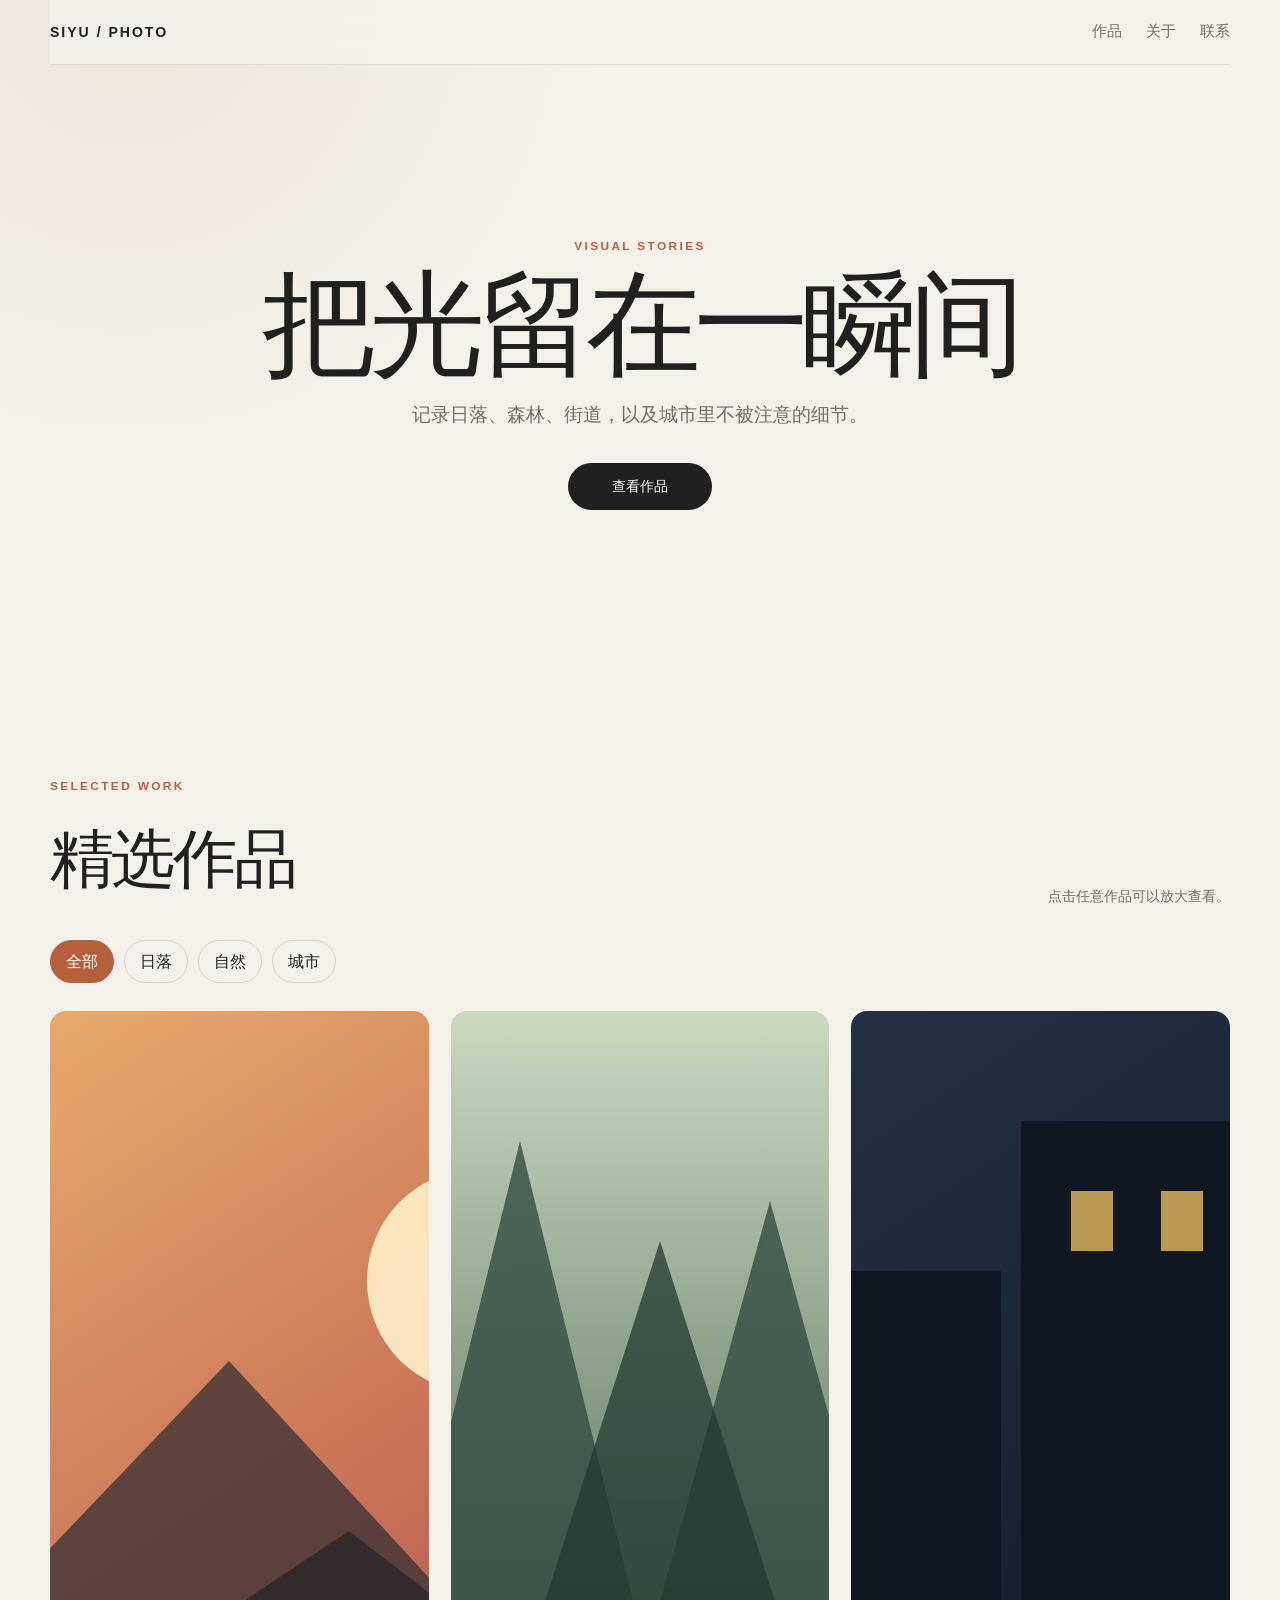
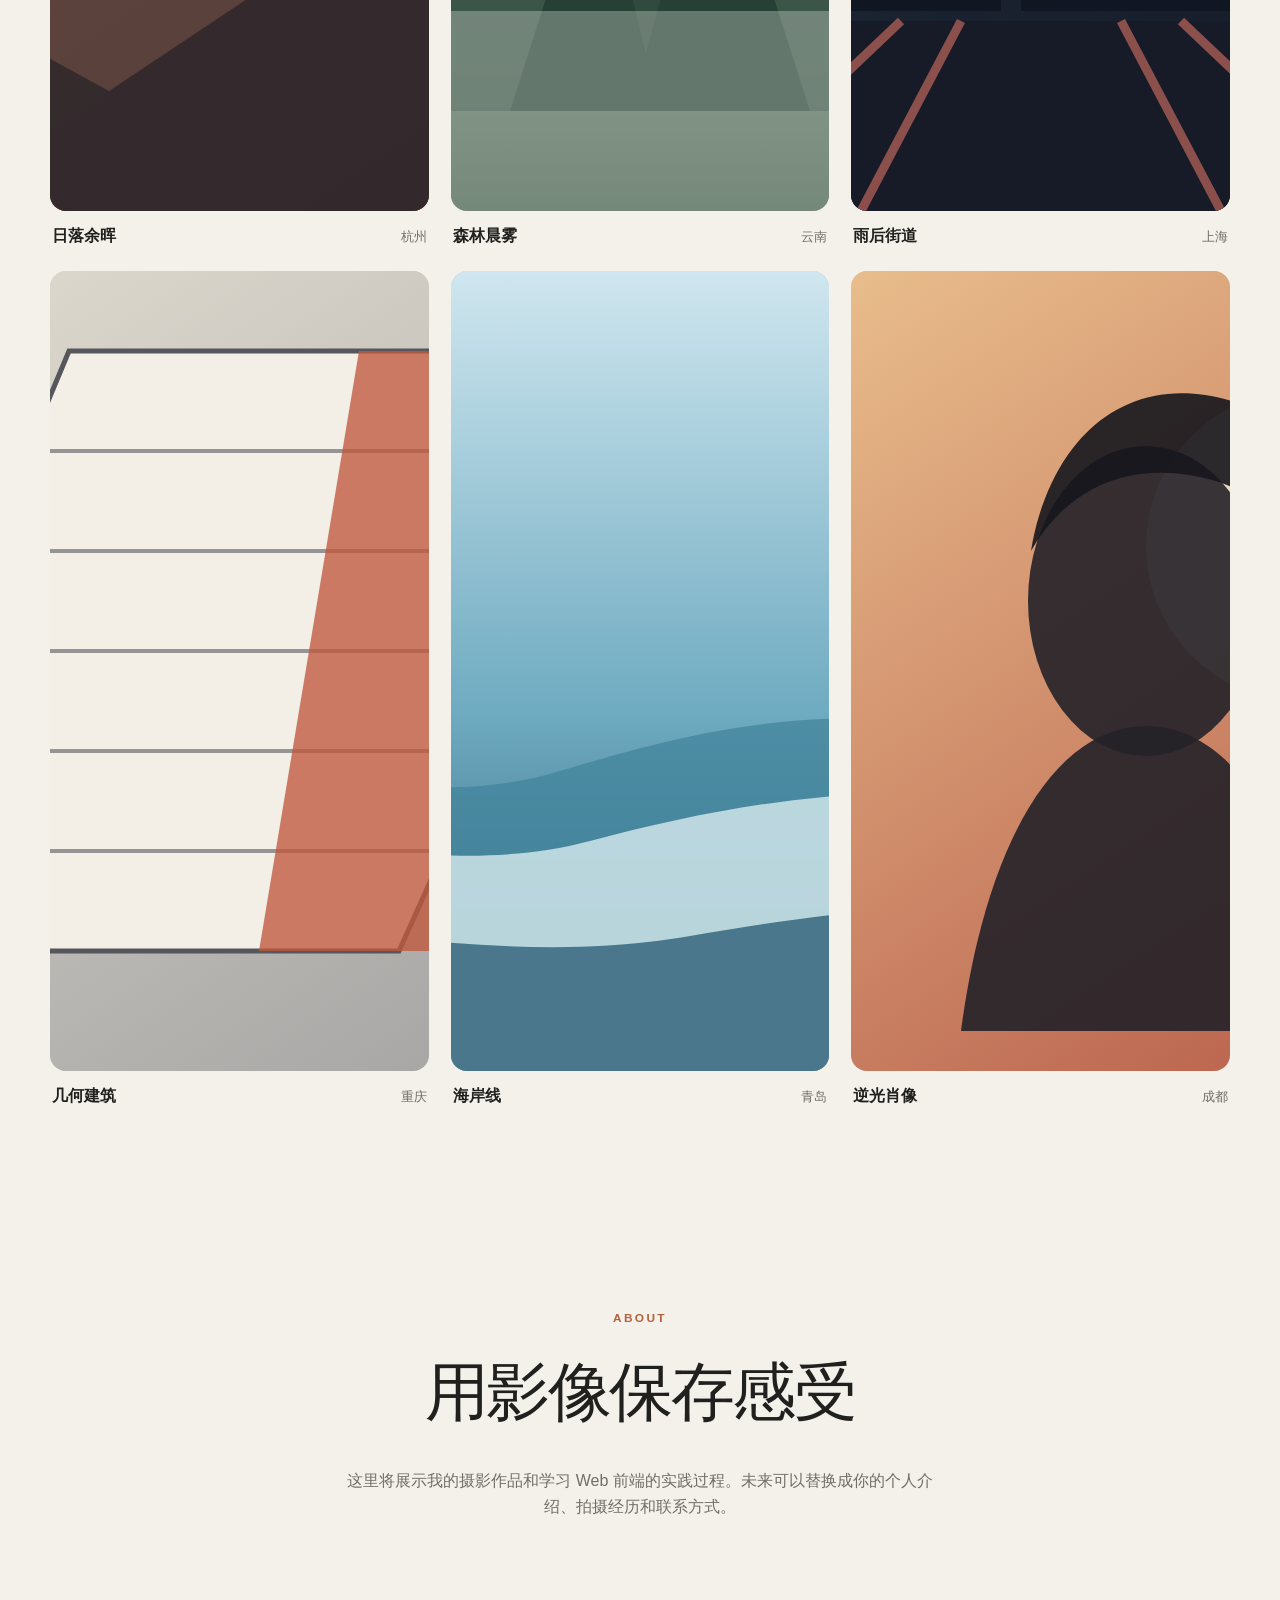
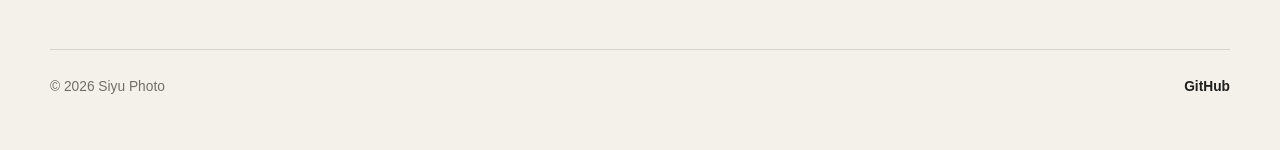
==== index.html @ 0bfdaef4 "Create responsive photography portfolio" ====
<!doctype html>
<html lang="zh-CN">
<head>
  <meta charset="UTF-8">
  <meta name="viewport" content="width=device-width, initial-scale=1.0">
  <meta name="description" content="一个使用 HTML、CSS 和 JavaScript 构建的响应式摄影作品集。">
  <title>Siyu Photo | 摄影作品集</title>
  <link rel="stylesheet" href="./style.css">
  <script src="./script.js" defer></script>
</head>
<body>
  <header class="site-header">
    <a class="brand" href="#home" aria-label="返回首页">SIYU / PHOTO</a>
    <nav class="site-nav" aria-label="主导航">
      <a href="#gallery">作品</a>
      <a href="#about">关于</a>
      <a href="#contact">联系</a>
    </nav>
  </header>

  <main>
    <section class="hero" id="home">
      <div class="hero-content">
        <p class="eyebrow">VISUAL STORIES</p>
        <h1>把光留在一瞬间</h1>
        <p class="hero-copy">记录日落、森林、街道，以及城市里不被注意的细节。</p>
        <a class="primary-button" href="#gallery">查看作品</a>
      </div>
    </section>

    <section class="gallery-section" id="gallery">
      <div class="section-heading">
        <div>
          <p class="eyebrow">SELECTED WORK</p>
          <h2>精选作品</h2>
        </div>
        <p>点击任意作品可以放大查看。</p>
      </div>

      <div class="filters" role="group" aria-label="作品分类">
        <button class="filter-button is-active" type="button" data-filter="all" aria-pressed="true">全部</button>
        <button class="filter-button" type="button" data-filter="sunset" aria-pressed="false">日落</button>
        <button class="filter-button" type="button" data-filter="nature" aria-pressed="false">自然</button>
        <button class="filter-button" type="button" data-filter="city" aria-pressed="false">城市</button>
      </div>

      <div class="gallery" aria-live="polite">
        <figure class="photo-card" data-category="sunset">
          <button class="photo-button" type="button" data-full="./images/sunset.svg" data-title="日落余晖" data-location="杭州">
            <img src="./images/sunset.svg" alt="夕阳落在山脉后面的抽象摄影占位图" width="1200" height="800" loading="lazy">
          </button>
          <figcaption><strong>日落余晖</strong><span>杭州</span></figcaption>
        </figure>

        <figure class="photo-card" data-category="nature">
          <button class="photo-button" type="button" data-full="./images/forest.svg" data-title="森林晨雾" data-location="云南">
            <img src="./images/forest.svg" alt="晨雾笼罩森林的抽象摄影占位图" width="1200" height="800" loading="lazy">
          </button>
          <figcaption><strong>森林晨雾</strong><span>云南</span></figcaption>
        </figure>

        <figure class="photo-card" data-category="city">
          <button class="photo-button" type="button" data-full="./images/street.svg" data-title="雨后街道" data-location="上海">
            <img src="./images/street.svg" alt="雨后城市街道的抽象摄影占位图" width="1200" height="800" loading="lazy">
          </button>
          <figcaption><strong>雨后街道</strong><span>上海</span></figcaption>
        </figure>

        <figure class="photo-card" data-category="city">
          <button class="photo-button" type="button" data-full="./images/architecture.svg" data-title="几何建筑" data-location="重庆">
            <img src="./images/architecture.svg" alt="现代建筑几何线条的抽象摄影占位图" width="1200" height="800" loading="lazy">
          </button>
          <figcaption><strong>几何建筑</strong><span>重庆</span></figcaption>
        </figure>

        <figure class="photo-card" data-category="nature">
          <button class="photo-button" type="button" data-full="./images/coast.svg" data-title="海岸线" data-location="青岛">
            <img src="./images/coast.svg" alt="蓝色海岸线与浪花的抽象摄影占位图" width="1200" height="800" loading="lazy">
          </button>
          <figcaption><strong>海岸线</strong><span>青岛</span></figcaption>
        </figure>

        <figure class="photo-card" data-category="sunset">
          <button class="photo-button" type="button" data-full="./images/portrait.svg" data-title="逆光肖像" data-location="成都">
            <img src="./images/portrait.svg" alt="逆光人物剪影的抽象摄影占位图" width="1200" height="800" loading="lazy">
          </button>
          <figcaption><strong>逆光肖像</strong><span>成都</span></figcaption>
        </figure>
      </div>
    </section>

    <section class="about-section" id="about">
      <p class="eyebrow">ABOUT</p>
      <h2>用影像保存感受</h2>
      <p>这里将展示我的摄影作品和学习 Web 前端的实践过程。未来可以替换成你的个人介绍、拍摄经历和联系方式。</p>
    </section>
  </main>

  <footer class="site-footer" id="contact">
    <p>© <span id="current-year"></span> Siyu Photo</p>
    <a href="https://github.com/Sanyoomi" target="_blank" rel="noreferrer">GitHub</a>
  </footer>

  <dialog class="lightbox" id="lightbox">
    <button class="lightbox-close" type="button" aria-label="关闭图片预览">×</button>
    <img id="lightbox-image" src="" alt="">
    <div class="lightbox-caption">
      <strong id="lightbox-title"></strong>
      <span id="lightbox-location"></span>
    </div>
  </dialog>
</body>
</html>
---- style.css ----
:root {
  --background: #f4f1eb;
  --surface: #fffdf8;
  --text: #20201e;
  --muted: #716e67;
  --line: #d9d4ca;
  --accent: #b65f3c;
  --shadow: 0 20px 60px rgba(35, 30, 24, 0.12);
}

* {
  box-sizing: border-box;
}

html {
  scroll-behavior: smooth;
}

body {
  margin: 0;
  color: var(--text);
  background:
    radial-gradient(circle at 10% 0%, rgba(182, 95, 60, 0.08), transparent 30rem),
    var(--background);
  font-family: "Segoe UI", "Microsoft YaHei", sans-serif;
  line-height: 1.6;
}

img {
  display: block;
  max-width: 100%;
}

a {
  color: inherit;
  text-decoration: none;
}

button {
  color: inherit;
  font: inherit;
}

.site-header {
  position: sticky;
  top: 0;
  z-index: 20;
  display: flex;
  align-items: center;
  justify-content: space-between;
  width: min(1180px, calc(100% - 40px));
  margin: 0 auto;
  padding: 20px 0;
  background: rgba(244, 241, 235, 0.86);
  border-bottom: 1px solid rgba(217, 212, 202, 0.7);
  backdrop-filter: blur(14px);
}

.brand {
  font-size: 0.88rem;
  font-weight: 800;
  letter-spacing: 0.14em;
}

.site-nav {
  display: flex;
  gap: 24px;
  color: var(--muted);
  font-size: 0.92rem;
}

.site-nav a {
  transition: color 180ms ease;
}

.site-nav a:hover,
.site-nav a:focus-visible {
  color: var(--accent);
}

.hero {
  display: grid;
  min-height: 72vh;
  place-items: center;
  padding: 80px 24px 110px;
  text-align: center;
}

.hero-content {
  max-width: 760px;
}

.eyebrow {
  margin: 0 0 14px;
  color: var(--accent);
  font-size: 0.74rem;
  font-weight: 800;
  letter-spacing: 0.2em;
}

h1,
h2,
p {
  margin-top: 0;
}

h1 {
  max-width: 760px;
  margin-bottom: 20px;
  font-family: Georgia, "Times New Roman", serif;
  font-size: clamp(3.25rem, 9vw, 7.5rem);
  font-weight: 500;
  letter-spacing: -0.06em;
  line-height: 0.96;
}

.hero-copy {
  max-width: 600px;
  margin: 0 auto 32px;
  color: var(--muted);
  font-size: clamp(1rem, 2vw, 1.2rem);
}

.primary-button {
  display: inline-flex;
  align-items: center;
  justify-content: center;
  min-width: 144px;
  padding: 12px 22px;
  color: #fff;
  background: var(--text);
  border-radius: 999px;
  font-size: 0.9rem;
  transition: background 180ms ease, transform 180ms ease;
}

.primary-button:hover,
.primary-button:focus-visible {
  background: var(--accent);
  transform: translateY(-2px);
}

.gallery-section {
  width: min(1180px, calc(100% - 40px));
  margin: 0 auto;
  padding: 64px 0 110px;
}

.section-heading {
  display: flex;
  align-items: end;
  justify-content: space-between;
  gap: 24px;
  margin-bottom: 28px;
}

.section-heading h2,
.about-section h2 {
  margin-bottom: 0;
  font-family: Georgia, "Times New Roman", serif;
  font-size: clamp(2rem, 5vw, 4rem);
  font-weight: 500;
  letter-spacing: -0.04em;
}

.section-heading > p {
  max-width: 270px;
  margin-bottom: 4px;
  color: var(--muted);
  font-size: 0.9rem;
  text-align: right;
}

.filters {
  display: flex;
  flex-wrap: wrap;
  gap: 10px;
  margin-bottom: 28px;
}

.filter-button {
  padding: 8px 15px;
  background: transparent;
  border: 1px solid var(--line);
  border-radius: 999px;
  cursor: pointer;
  transition: color 180ms ease, background 180ms ease, border-color 180ms ease;
}

.filter-button:hover,
.filter-button:focus-visible,
.filter-button.is-active {
  color: #fff;
  background: var(--accent);
  border-color: var(--accent);
}

.gallery {
  display: grid;
  grid-template-columns: repeat(3, minmax(0, 1fr));
  gap: 22px;
}

.photo-card {
  margin: 0;
}

.photo-card.is-hidden {
  display: none;
}

.photo-button {
  display: block;
  width: 100%;
  padding: 0;
  overflow: hidden;
  background: #ddd7cc;
  border: 0;
  border-radius: 16px;
  box-shadow: 0 0 0 rgba(35, 30, 24, 0);
  cursor: zoom-in;
  transition: box-shadow 240ms ease, transform 240ms ease;
}

.photo-button img {
  width: 100%;
  aspect-ratio: 3 / 2;
  object-fit: cover;
  transition: transform 600ms cubic-bezier(0.2, 0.75, 0.2, 1);
}

.photo-button:hover,
.photo-button:focus-visible {
  box-shadow: var(--shadow);
  transform: translateY(-5px);
}

.photo-button:hover img,
.photo-button:focus-visible img {
  transform: scale(1.045);
}

figcaption {
  display: flex;
  align-items: baseline;
  justify-content: space-between;
  gap: 16px;
  padding: 12px 2px 0;
}

figcaption span {
  color: var(--muted);
  font-size: 0.82rem;
}

.about-section {
  width: min(820px, calc(100% - 40px));
  margin: 0 auto;
  padding: 90px 0 130px;
  text-align: center;
}

.about-section p:last-child {
  max-width: 600px;
  margin: 24px auto 0;
  color: var(--muted);
}

.site-footer {
  display: flex;
  justify-content: space-between;
  width: min(1180px, calc(100% - 40px));
  margin: 0 auto;
  padding: 26px 0 38px;
  color: var(--muted);
  border-top: 1px solid var(--line);
  font-size: 0.86rem;
}

.site-footer a {
  color: var(--text);
  font-weight: 700;
}

.lightbox {
  width: min(1050px, calc(100% - 32px));
  max-width: none;
  padding: 0;
  overflow: hidden;
  background: #111;
  border: 0;
  border-radius: 18px;
  box-shadow: 0 30px 90px rgba(0, 0, 0, 0.45);
}

.lightbox::backdrop {
  background: rgba(18, 17, 15, 0.82);
  backdrop-filter: blur(8px);
}

.lightbox img {
  width: 100%;
  max-height: 76vh;
  object-fit: contain;
  background: #111;
}

.lightbox-caption {
  display: flex;
  align-items: baseline;
  justify-content: space-between;
  gap: 16px;
  padding: 16px 20px 20px;
  color: #fff;
  background: #111;
}

.lightbox-caption span {
  color: #aaa59c;
  font-size: 0.85rem;
}

.lightbox-close {
  position: absolute;
  top: 12px;
  right: 12px;
  z-index: 2;
  display: grid;
  width: 38px;
  height: 38px;
  padding: 0;
  color: #fff;
  background: rgba(0, 0, 0, 0.62);
  border: 1px solid rgba(255, 255, 255, 0.25);
  border-radius: 50%;
  cursor: pointer;
  place-items: center;
  font-size: 1.55rem;
  line-height: 1;
}

@media (max-width: 860px) {
  .gallery {
    grid-template-columns: repeat(2, minmax(0, 1fr));
  }

  .section-heading {
    align-items: start;
    flex-direction: column;
  }

  .section-heading > p {
    text-align: left;
  }
}

@media (max-width: 580px) {
  .site-header,
  .gallery-section,
  .site-footer {
    width: min(100% - 28px, 1180px);
  }

  .site-nav {
    gap: 15px;
  }

  .hero {
    min-height: 64vh;
    padding-top: 56px;
  }

  .gallery {
    grid-template-columns: 1fr;
  }

  .about-section {
    width: min(100% - 28px, 820px);
  }

  .site-footer {
    align-items: start;
    flex-direction: column;
    gap: 6px;
  }
}

@media (prefers-reduced-motion: reduce) {
  html {
    scroll-behavior: auto;
  }

  *,
  *::before,
  *::after {
    scroll-behavior: auto !important;
    transition-duration: 0.01ms !important;
    animation-duration: 0.01ms !important;
    animation-iteration-count: 1 !important;
  }
}
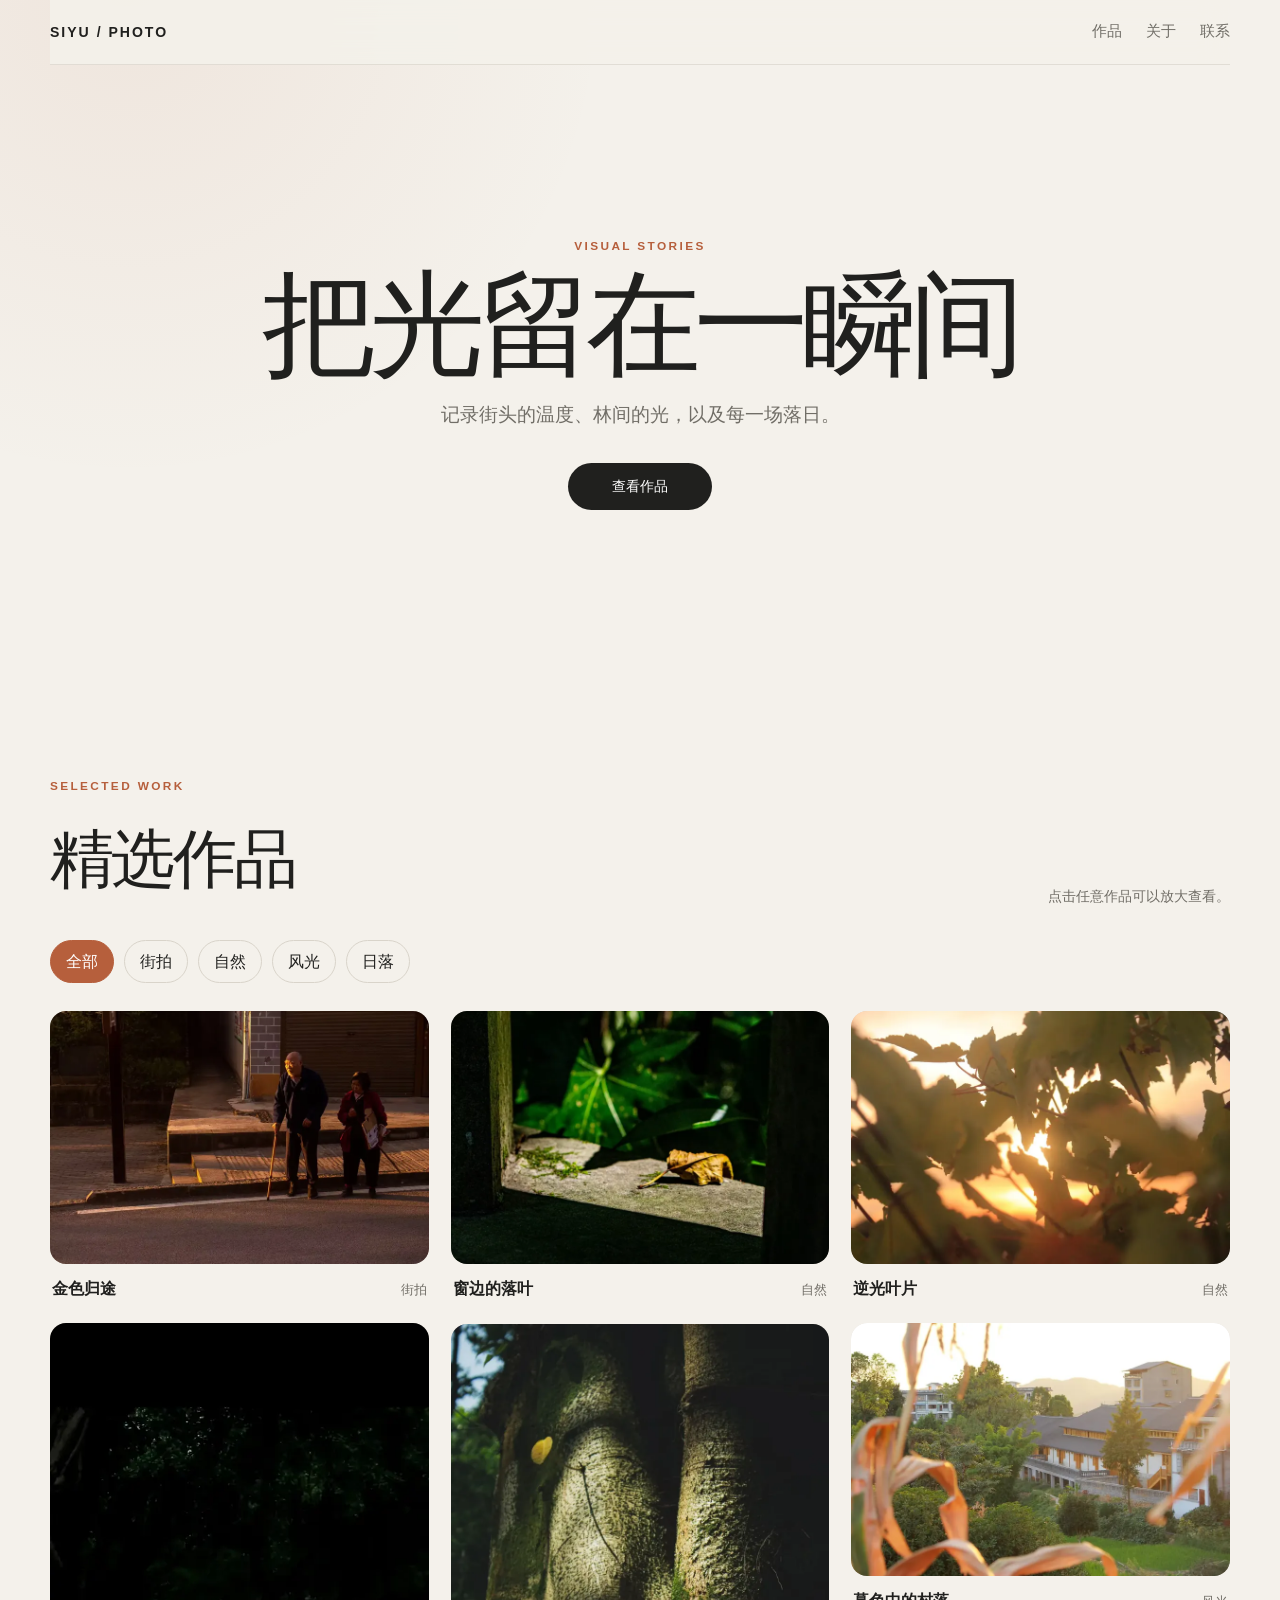
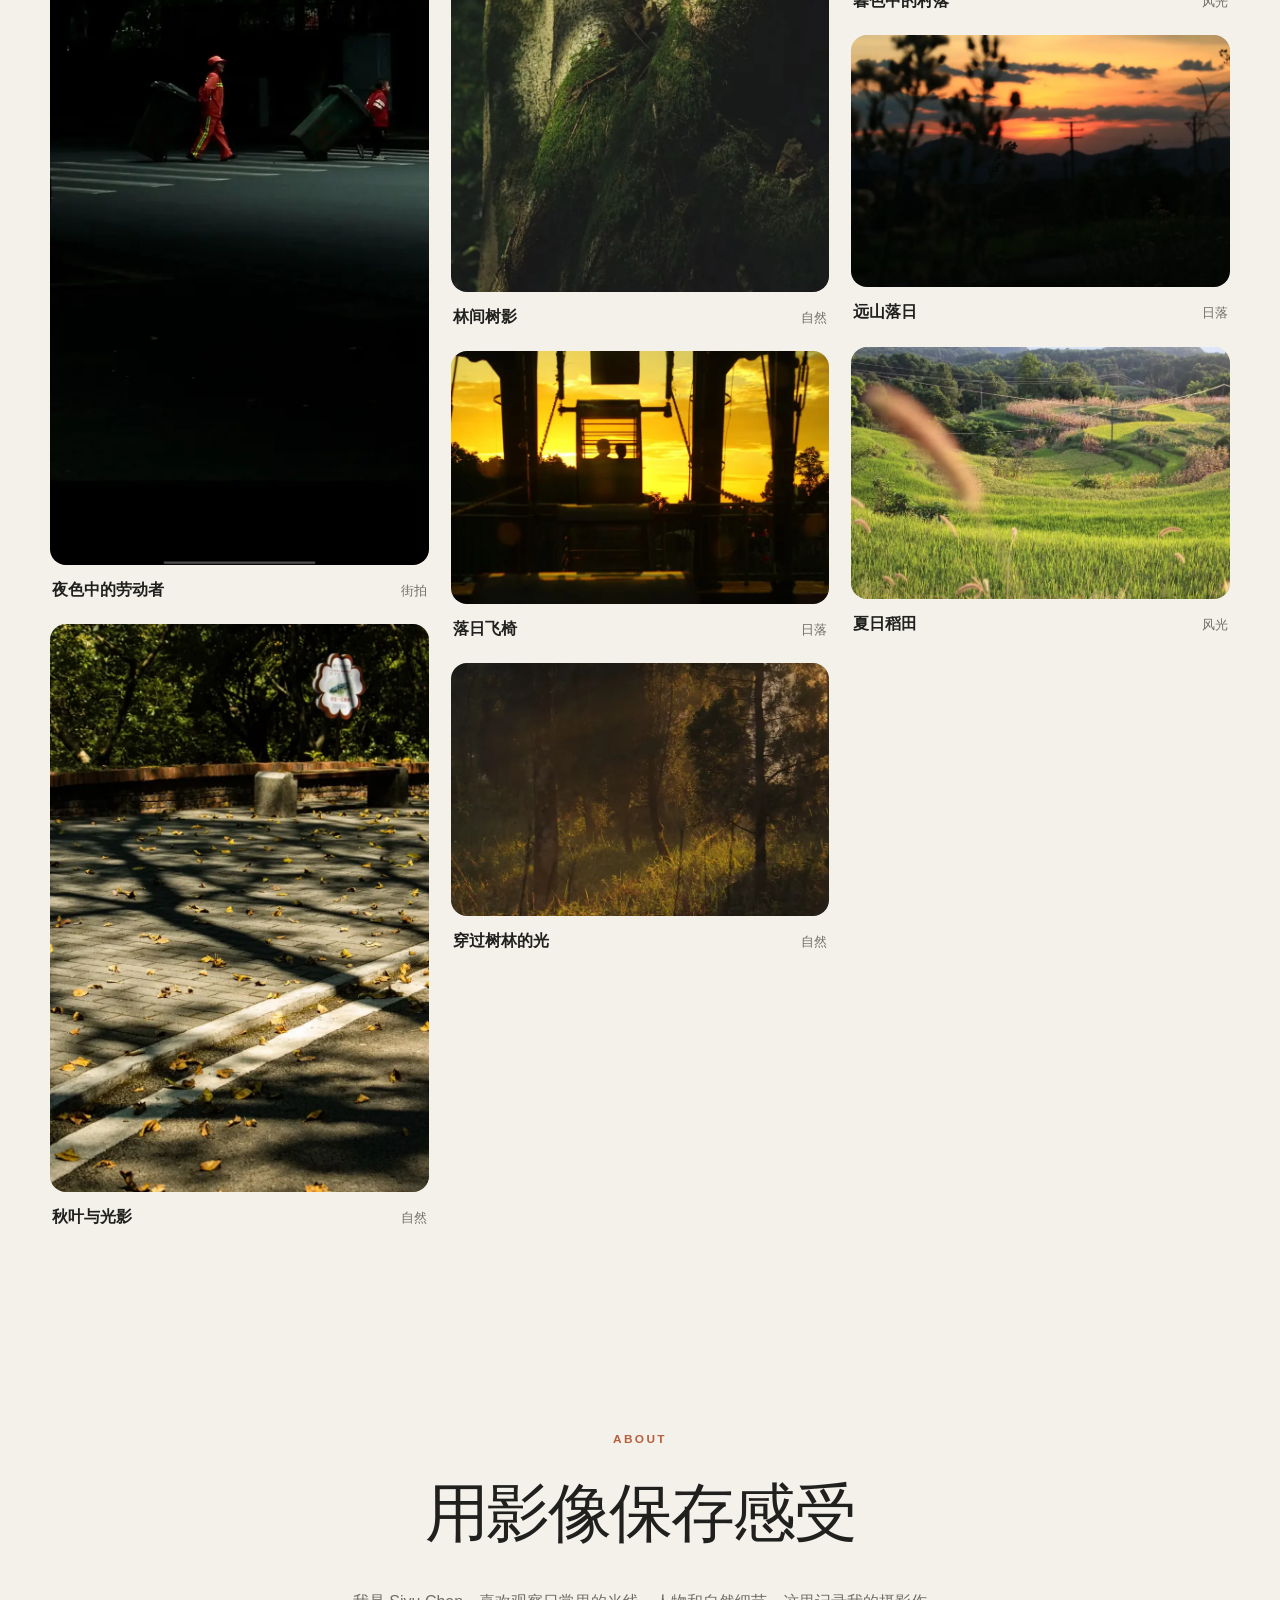
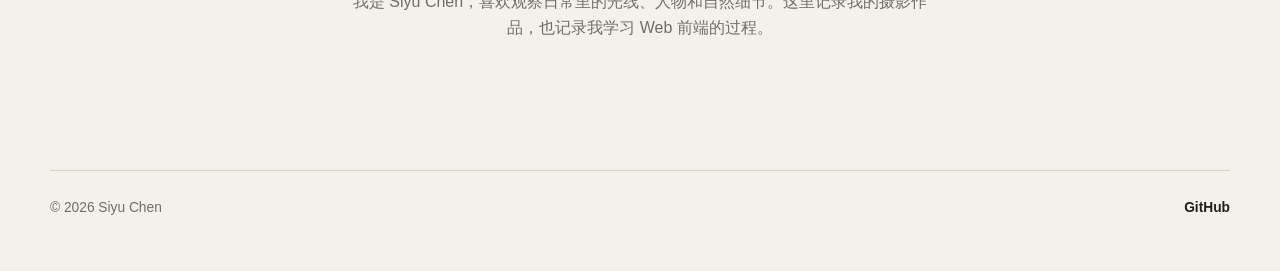
==== commit dc3d2d4f: "Replace placeholders with personal photography" ====
--- a/index.html
+++ b/index.html
@@ -3,7 +3,7 @@
 <head>
   <meta charset="UTF-8">
   <meta name="viewport" content="width=device-width, initial-scale=1.0">
-  <meta name="description" content="一个使用 HTML、CSS 和 JavaScript 构建的响应式摄影作品集。">
+  <meta name="description" content="Siyu Chen 的摄影作品集，记录街头、自然、风光和日落。">
   <title>Siyu Photo | 摄影作品集</title>
   <link rel="stylesheet" href="./style.css">
   <script src="./script.js" defer></script>
@@ -23,7 +23,7 @@
       <div class="hero-content">
         <p class="eyebrow">VISUAL STORIES</p>
         <h1>把光留在一瞬间</h1>
-        <p class="hero-copy">记录日落、森林、街道，以及城市里不被注意的细节。</p>
+        <p class="hero-copy">记录街头的温度、林间的光，以及每一场落日。</p>
         <a class="primary-button" href="#gallery">查看作品</a>
       </div>
     </section>
@@ -39,52 +39,88 @@
 
       <div class="filters" role="group" aria-label="作品分类">
         <button class="filter-button is-active" type="button" data-filter="all" aria-pressed="true">全部</button>
+        <button class="filter-button" type="button" data-filter="street" aria-pressed="false">街拍</button>
+        <button class="filter-button" type="button" data-filter="nature" aria-pressed="false">自然</button>
+        <button class="filter-button" type="button" data-filter="landscape" aria-pressed="false">风光</button>
         <button class="filter-button" type="button" data-filter="sunset" aria-pressed="false">日落</button>
-        <button class="filter-button" type="button" data-filter="nature" aria-pressed="false">自然</button>
-        <button class="filter-button" type="button" data-filter="city" aria-pressed="false">城市</button>
       </div>
 
       <div class="gallery" aria-live="polite">
-        <figure class="photo-card" data-category="sunset">
-          <button class="photo-button" type="button" data-full="./images/sunset.svg" data-title="日落余晖" data-location="杭州">
-            <img src="./images/sunset.svg" alt="夕阳落在山脉后面的抽象摄影占位图" width="1200" height="800" loading="lazy">
+        <figure class="photo-card" data-category="street">
+          <button class="photo-button" type="button" data-full="./images/01-golden-walk.webp" data-title="金色归途" data-location="街拍">
+            <img src="./images/01-golden-walk-card.webp" srcset="./images/01-golden-walk-card.webp 800w, ./images/01-golden-walk.webp 1800w" sizes="(max-width: 580px) 100vw, (max-width: 860px) 50vw, 33vw" alt="傍晚金色阳光下，两位老人沿着街边行走" width="1800" height="1200" loading="lazy">
           </button>
-          <figcaption><strong>日落余晖</strong><span>杭州</span></figcaption>
+          <figcaption><strong>金色归途</strong><span>街拍</span></figcaption>
+        </figure>
+
+        <figure class="photo-card" data-category="street">
+          <button class="photo-button" type="button" data-full="./images/02-night-work.webp" data-title="夜色中的劳动者" data-location="街拍">
+            <img src="./images/02-night-work-card.webp" srcset="./images/02-night-work-card.webp 540w, ./images/02-night-work.webp 810w" sizes="(max-width: 580px) 100vw, (max-width: 860px) 50vw, 33vw" alt="夜晚树影下，两位穿橙色工作服的人推着垃圾桶穿过街道" width="810" height="1800" loading="lazy">
+          </button>
+          <figcaption><strong>夜色中的劳动者</strong><span>街拍</span></figcaption>
         </figure>
 
         <figure class="photo-card" data-category="nature">
-          <button class="photo-button" type="button" data-full="./images/forest.svg" data-title="森林晨雾" data-location="云南">
-            <img src="./images/forest.svg" alt="晨雾笼罩森林的抽象摄影占位图" width="1200" height="800" loading="lazy">
+          <button class="photo-button" type="button" data-full="./images/03-fallen-leaves.webp" data-title="秋叶与光影" data-location="自然">
+            <img src="./images/03-fallen-leaves-card.webp" srcset="./images/03-fallen-leaves-card.webp 800w, ./images/03-fallen-leaves.webp 1200w" sizes="(max-width: 580px) 100vw, (max-width: 860px) 50vw, 33vw" alt="阳光透过树木，在铺满落叶的地面投下交错阴影" width="1200" height="1800" loading="lazy">
           </button>
-          <figcaption><strong>森林晨雾</strong><span>云南</span></figcaption>
-        </figure>
-
-        <figure class="photo-card" data-category="city">
-          <button class="photo-button" type="button" data-full="./images/street.svg" data-title="雨后街道" data-location="上海">
-            <img src="./images/street.svg" alt="雨后城市街道的抽象摄影占位图" width="1200" height="800" loading="lazy">
-          </button>
-          <figcaption><strong>雨后街道</strong><span>上海</span></figcaption>
-        </figure>
-
-        <figure class="photo-card" data-category="city">
-          <button class="photo-button" type="button" data-full="./images/architecture.svg" data-title="几何建筑" data-location="重庆">
-            <img src="./images/architecture.svg" alt="现代建筑几何线条的抽象摄影占位图" width="1200" height="800" loading="lazy">
-          </button>
-          <figcaption><strong>几何建筑</strong><span>重庆</span></figcaption>
+          <figcaption><strong>秋叶与光影</strong><span>自然</span></figcaption>
         </figure>
 
         <figure class="photo-card" data-category="nature">
-          <button class="photo-button" type="button" data-full="./images/coast.svg" data-title="海岸线" data-location="青岛">
-            <img src="./images/coast.svg" alt="蓝色海岸线与浪花的抽象摄影占位图" width="1200" height="800" loading="lazy">
+          <button class="photo-button" type="button" data-full="./images/04-window-leaf.webp" data-title="窗边的落叶" data-location="自然">
+            <img src="./images/04-window-leaf-card.webp" srcset="./images/04-window-leaf-card.webp 800w, ./images/04-window-leaf.webp 1800w" sizes="(max-width: 580px) 100vw, (max-width: 860px) 50vw, 33vw" alt="石台上的一片黄叶，背景是绿色植物" width="1800" height="1201" loading="lazy">
           </button>
-          <figcaption><strong>海岸线</strong><span>青岛</span></figcaption>
+          <figcaption><strong>窗边的落叶</strong><span>自然</span></figcaption>
+        </figure>
+
+        <figure class="photo-card" data-category="nature">
+          <button class="photo-button" type="button" data-full="./images/05-ancient-trees.webp" data-title="林间树影" data-location="自然">
+            <img src="./images/05-ancient-trees-card.webp" srcset="./images/05-ancient-trees-card.webp 800w, ./images/05-ancient-trees.webp 1200w" sizes="(max-width: 580px) 100vw, (max-width: 860px) 50vw, 33vw" alt="阳光照在被苔藓覆盖的粗壮树干上" width="1200" height="1800" loading="lazy">
+          </button>
+          <figcaption><strong>林间树影</strong><span>自然</span></figcaption>
         </figure>
 
         <figure class="photo-card" data-category="sunset">
-          <button class="photo-button" type="button" data-full="./images/portrait.svg" data-title="逆光肖像" data-location="成都">
-            <img src="./images/portrait.svg" alt="逆光人物剪影的抽象摄影占位图" width="1200" height="800" loading="lazy">
+          <button class="photo-button" type="button" data-full="./images/06-sunset-ride.webp" data-title="落日飞椅" data-location="日落">
+            <img src="./images/06-sunset-ride-card.webp" srcset="./images/06-sunset-ride-card.webp 800w, ./images/06-sunset-ride.webp 1800w" sizes="(max-width: 580px) 100vw, (max-width: 860px) 50vw, 33vw" alt="金色夕阳下飞椅设施中的人物剪影" width="1800" height="1200" loading="lazy">
           </button>
-          <figcaption><strong>逆光肖像</strong><span>成都</span></figcaption>
+          <figcaption><strong>落日飞椅</strong><span>日落</span></figcaption>
+        </figure>
+
+        <figure class="photo-card" data-category="nature">
+          <button class="photo-button" type="button" data-full="./images/07-forest-light.webp" data-title="穿过树林的光" data-location="自然">
+            <img src="./images/07-forest-light-card.webp" srcset="./images/07-forest-light-card.webp 800w, ./images/07-forest-light.webp 1800w" sizes="(max-width: 580px) 100vw, (max-width: 860px) 50vw, 33vw" alt="暖色阳光穿过树林，照亮前景的野草" width="1800" height="1200" loading="lazy">
+          </button>
+          <figcaption><strong>穿过树林的光</strong><span>自然</span></figcaption>
+        </figure>
+
+        <figure class="photo-card" data-category="nature">
+          <button class="photo-button" type="button" data-full="./images/08-sunlit-leaves.webp" data-title="逆光叶片" data-location="自然">
+            <img src="./images/08-sunlit-leaves-card.webp" srcset="./images/08-sunlit-leaves-card.webp 800w, ./images/08-sunlit-leaves.webp 1800w" sizes="(max-width: 580px) 100vw, (max-width: 860px) 50vw, 33vw" alt="夕阳逆光下透亮的树叶与枝条" width="1800" height="1200" loading="lazy">
+          </button>
+          <figcaption><strong>逆光叶片</strong><span>自然</span></figcaption>
+        </figure>
+
+        <figure class="photo-card" data-category="landscape">
+          <button class="photo-button" type="button" data-full="./images/09-village-glow.webp" data-title="暮色中的村落" data-location="风光">
+            <img src="./images/09-village-glow-card.webp" srcset="./images/09-village-glow-card.webp 800w, ./images/09-village-glow.webp 1800w" sizes="(max-width: 580px) 100vw, (max-width: 860px) 50vw, 33vw" alt="暖色暮光下的村落、田野与远处群山" width="1800" height="1200" loading="lazy">
+          </button>
+          <figcaption><strong>暮色中的村落</strong><span>风光</span></figcaption>
+        </figure>
+
+        <figure class="photo-card" data-category="sunset">
+          <button class="photo-button" type="button" data-full="./images/10-dusk-hills.webp" data-title="远山落日" data-location="日落">
+            <img src="./images/10-dusk-hills-card.webp" srcset="./images/10-dusk-hills-card.webp 800w, ./images/10-dusk-hills.webp 1800w" sizes="(max-width: 580px) 100vw, (max-width: 860px) 50vw, 33vw" alt="橙红色晚霞下，远山与植物形成深色剪影" width="1800" height="1200" loading="lazy">
+          </button>
+          <figcaption><strong>远山落日</strong><span>日落</span></figcaption>
+        </figure>
+
+        <figure class="photo-card" data-category="landscape">
+          <button class="photo-button" type="button" data-full="./images/11-green-fields.webp" data-title="夏日稻田" data-location="风光">
+            <img src="./images/11-green-fields-card.webp" srcset="./images/11-green-fields-card.webp 800w, ./images/11-green-fields.webp 1800w" sizes="(max-width: 580px) 100vw, (max-width: 860px) 50vw, 33vw" alt="夏日绿色稻田、起伏山丘与远处树林" width="1800" height="1200" loading="lazy">
+          </button>
+          <figcaption><strong>夏日稻田</strong><span>风光</span></figcaption>
         </figure>
       </div>
     </section>
@@ -92,12 +128,12 @@
     <section class="about-section" id="about">
       <p class="eyebrow">ABOUT</p>
       <h2>用影像保存感受</h2>
-      <p>这里将展示我的摄影作品和学习 Web 前端的实践过程。未来可以替换成你的个人介绍、拍摄经历和联系方式。</p>
+      <p>我是 Siyu Chen，喜欢观察日常里的光线、人物和自然细节。这里记录我的摄影作品，也记录我学习 Web 前端的过程。</p>
     </section>
   </main>
 
   <footer class="site-footer" id="contact">
-    <p>© <span id="current-year"></span> Siyu Photo</p>
+    <p>© <span id="current-year"></span> Siyu Chen</p>
     <a href="https://github.com/Sanyoomi" target="_blank" rel="noreferrer">GitHub</a>
   </footer>
 
--- a/style.css
+++ b/style.css
@@ -196,13 +196,13 @@
 }
 
 .gallery {
-  display: grid;
-  grid-template-columns: repeat(3, minmax(0, 1fr));
-  gap: 22px;
+  columns: 3 260px;
+  column-gap: 22px;
 }
 
 .photo-card {
-  margin: 0;
+  break-inside: avoid;
+  margin: 0 0 22px;
 }
 
 .photo-card.is-hidden {
@@ -224,8 +224,7 @@
 
 .photo-button img {
   width: 100%;
-  aspect-ratio: 3 / 2;
-  object-fit: cover;
+  height: auto;
   transition: transform 600ms cubic-bezier(0.2, 0.75, 0.2, 1);
 }
 
@@ -341,7 +340,7 @@
 
 @media (max-width: 860px) {
   .gallery {
-    grid-template-columns: repeat(2, minmax(0, 1fr));
+    columns: 2 260px;
   }
 
   .section-heading {
@@ -371,7 +370,7 @@
   }
 
   .gallery {
-    grid-template-columns: 1fr;
+    columns: 1;
   }
 
   .about-section {
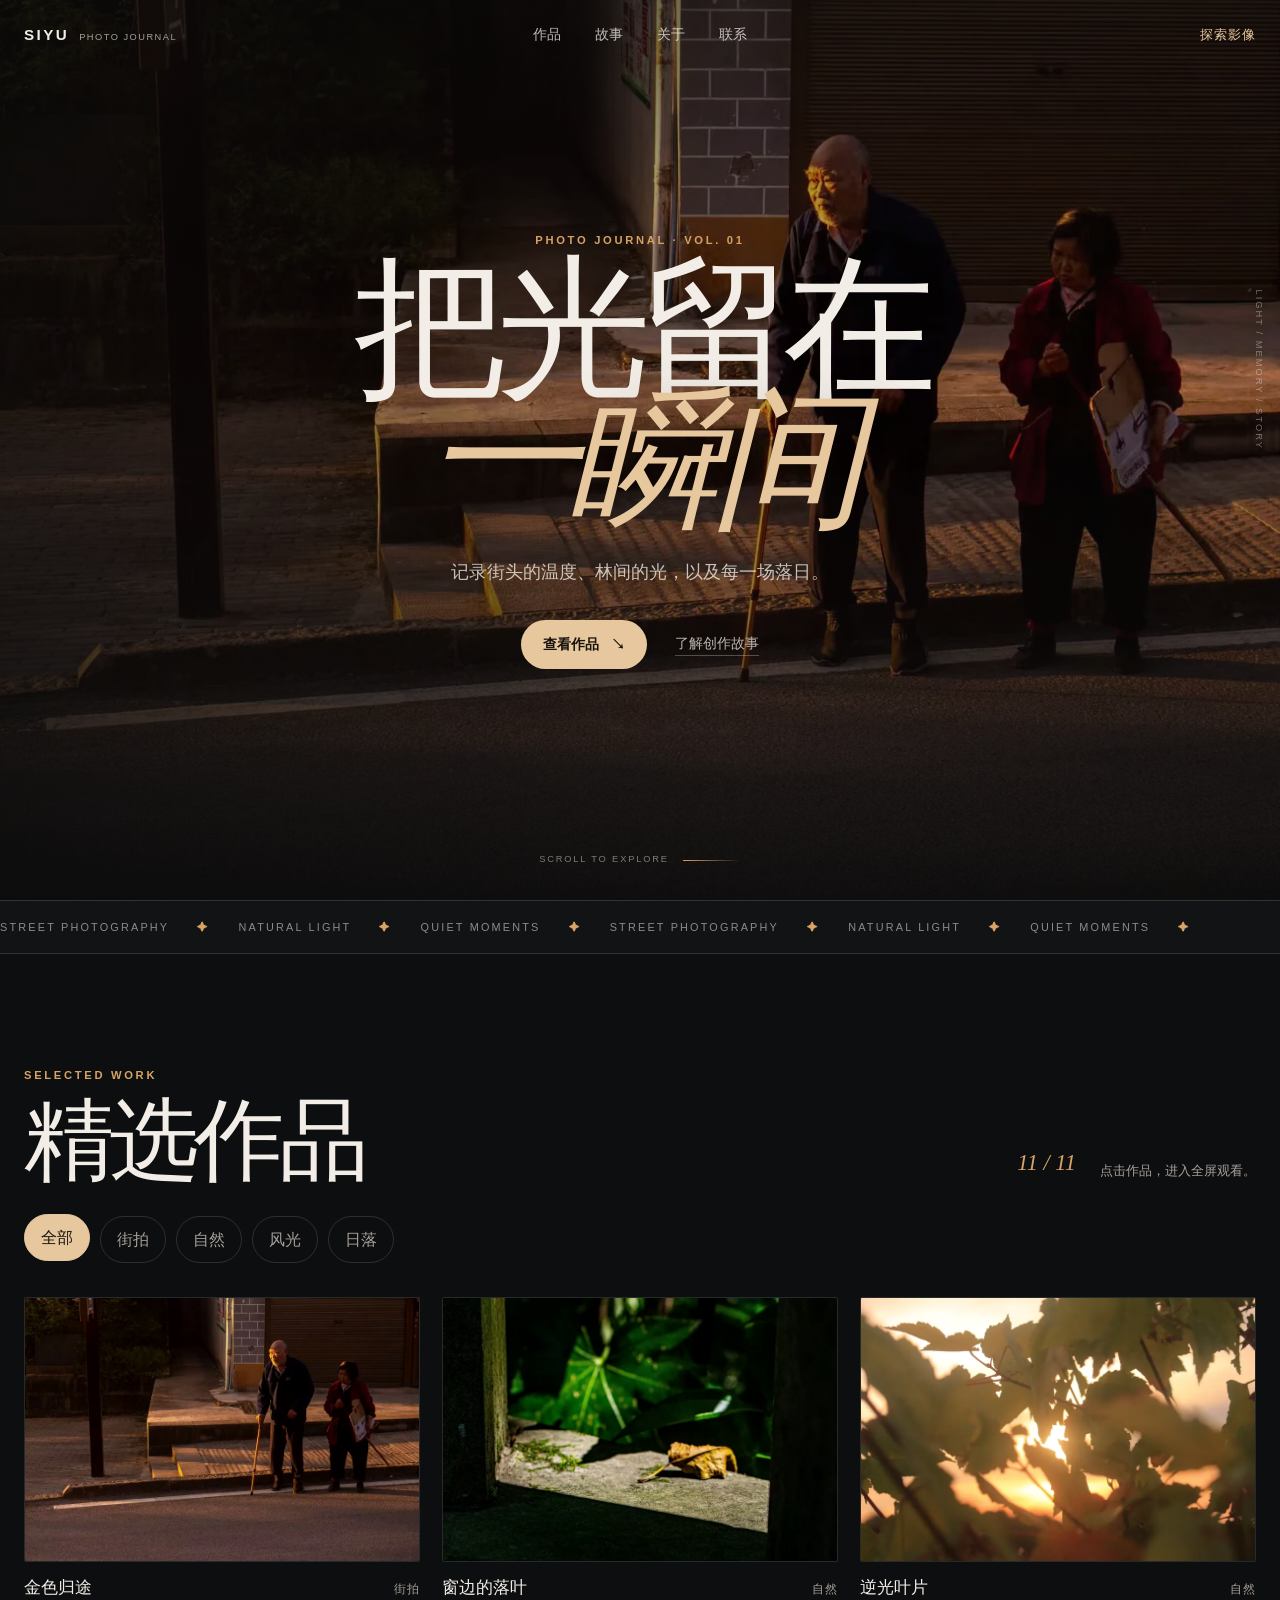
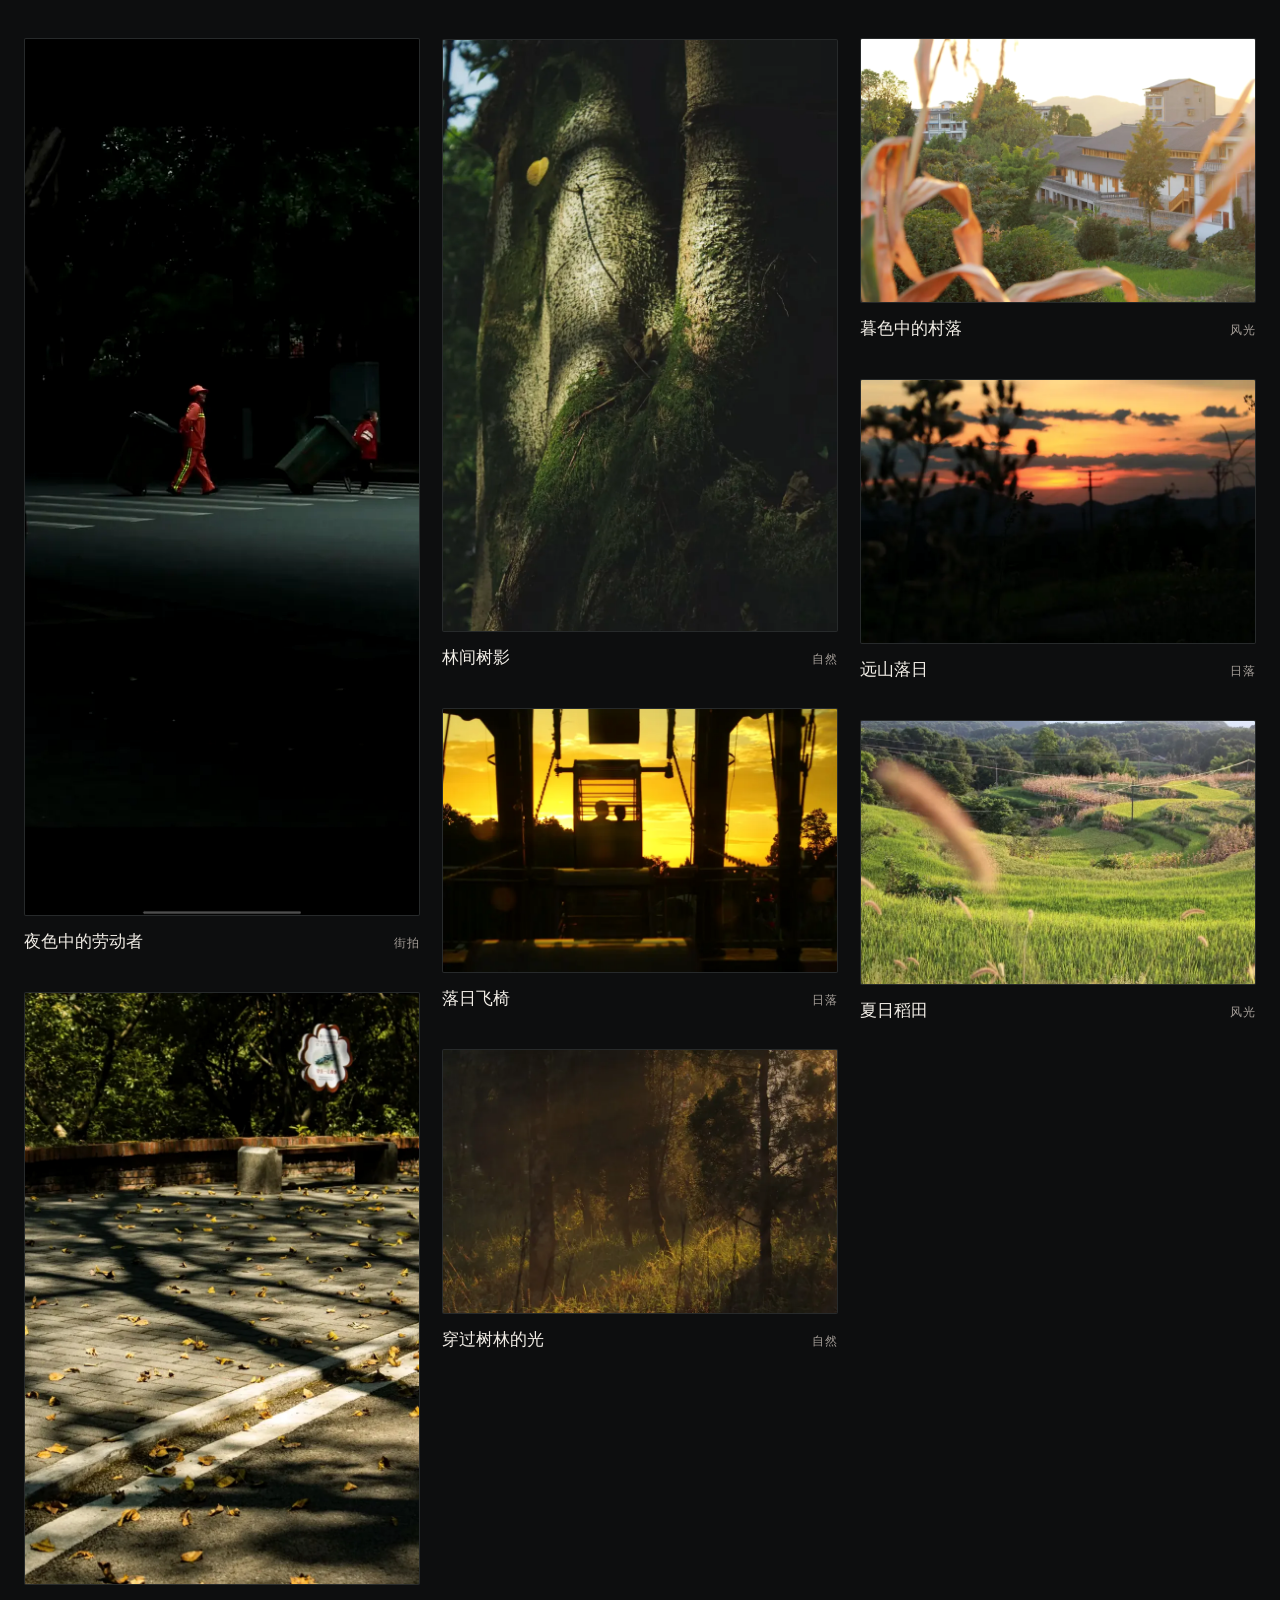
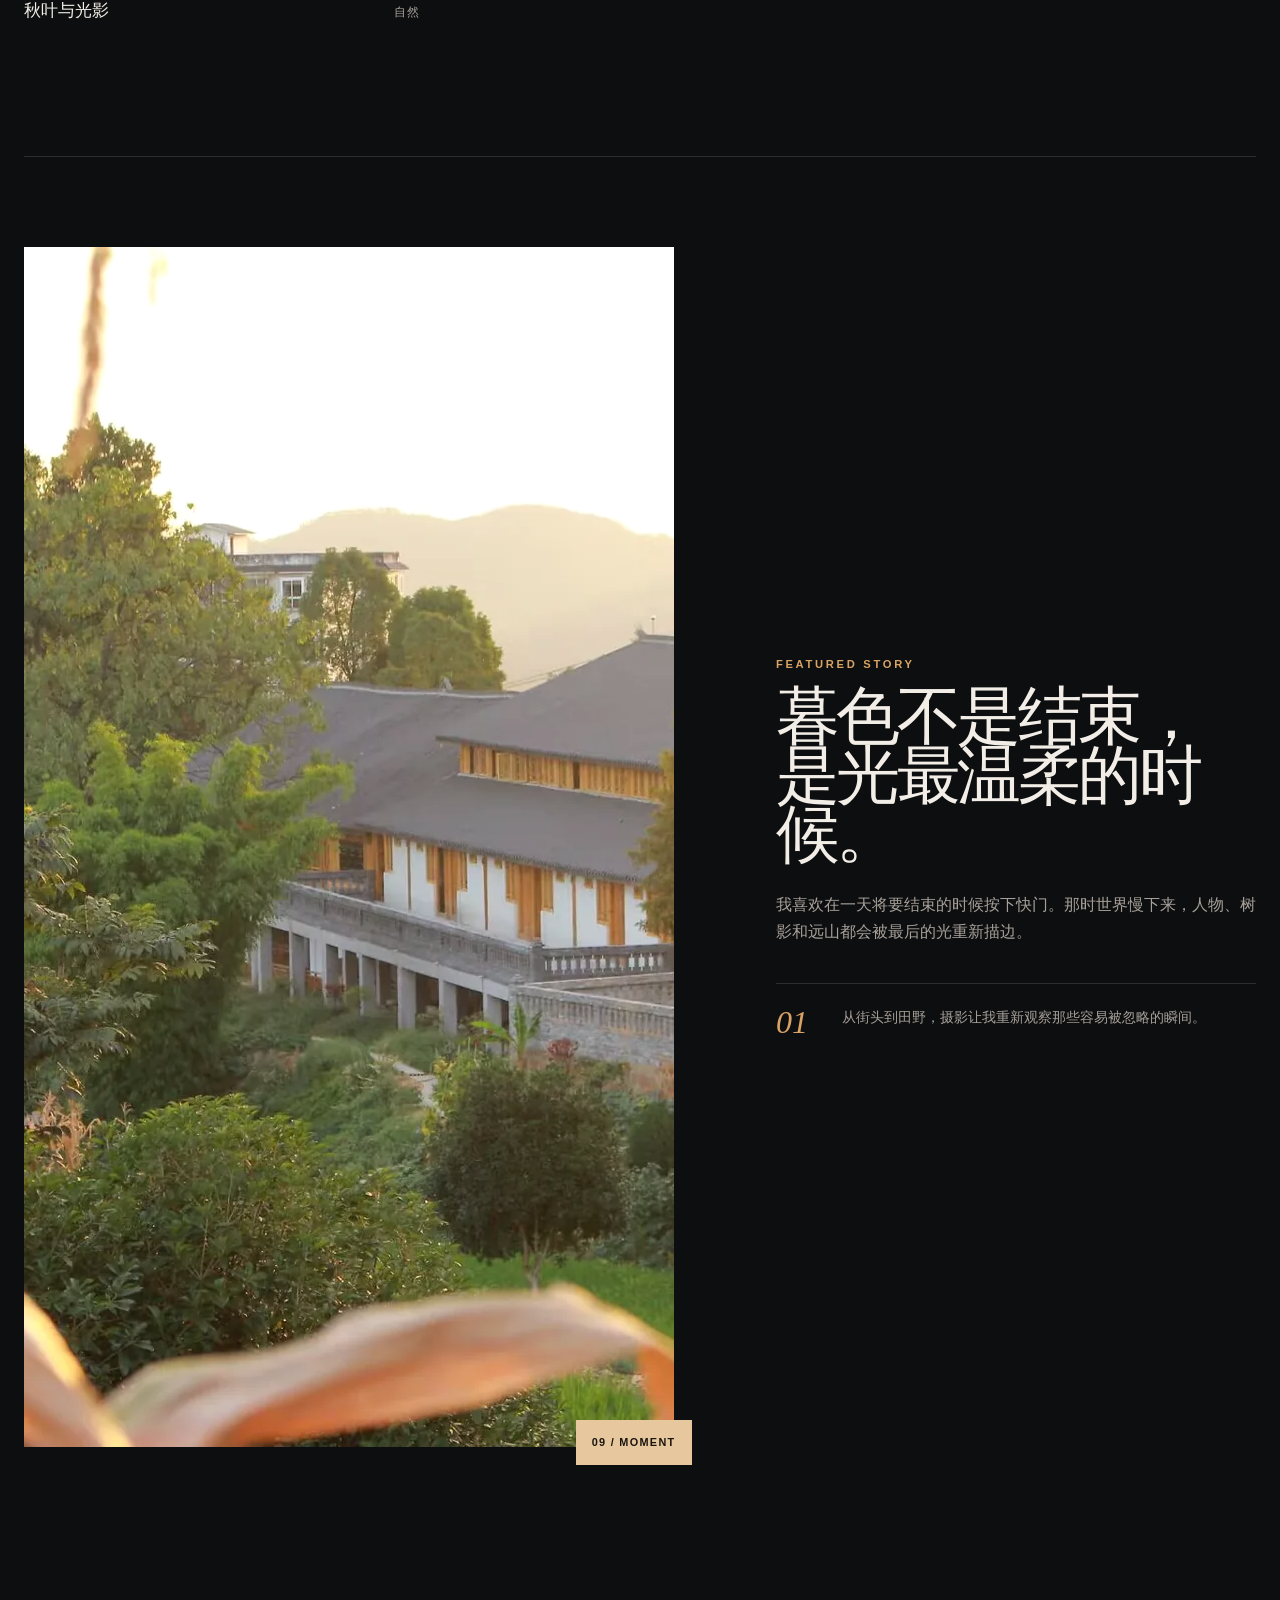
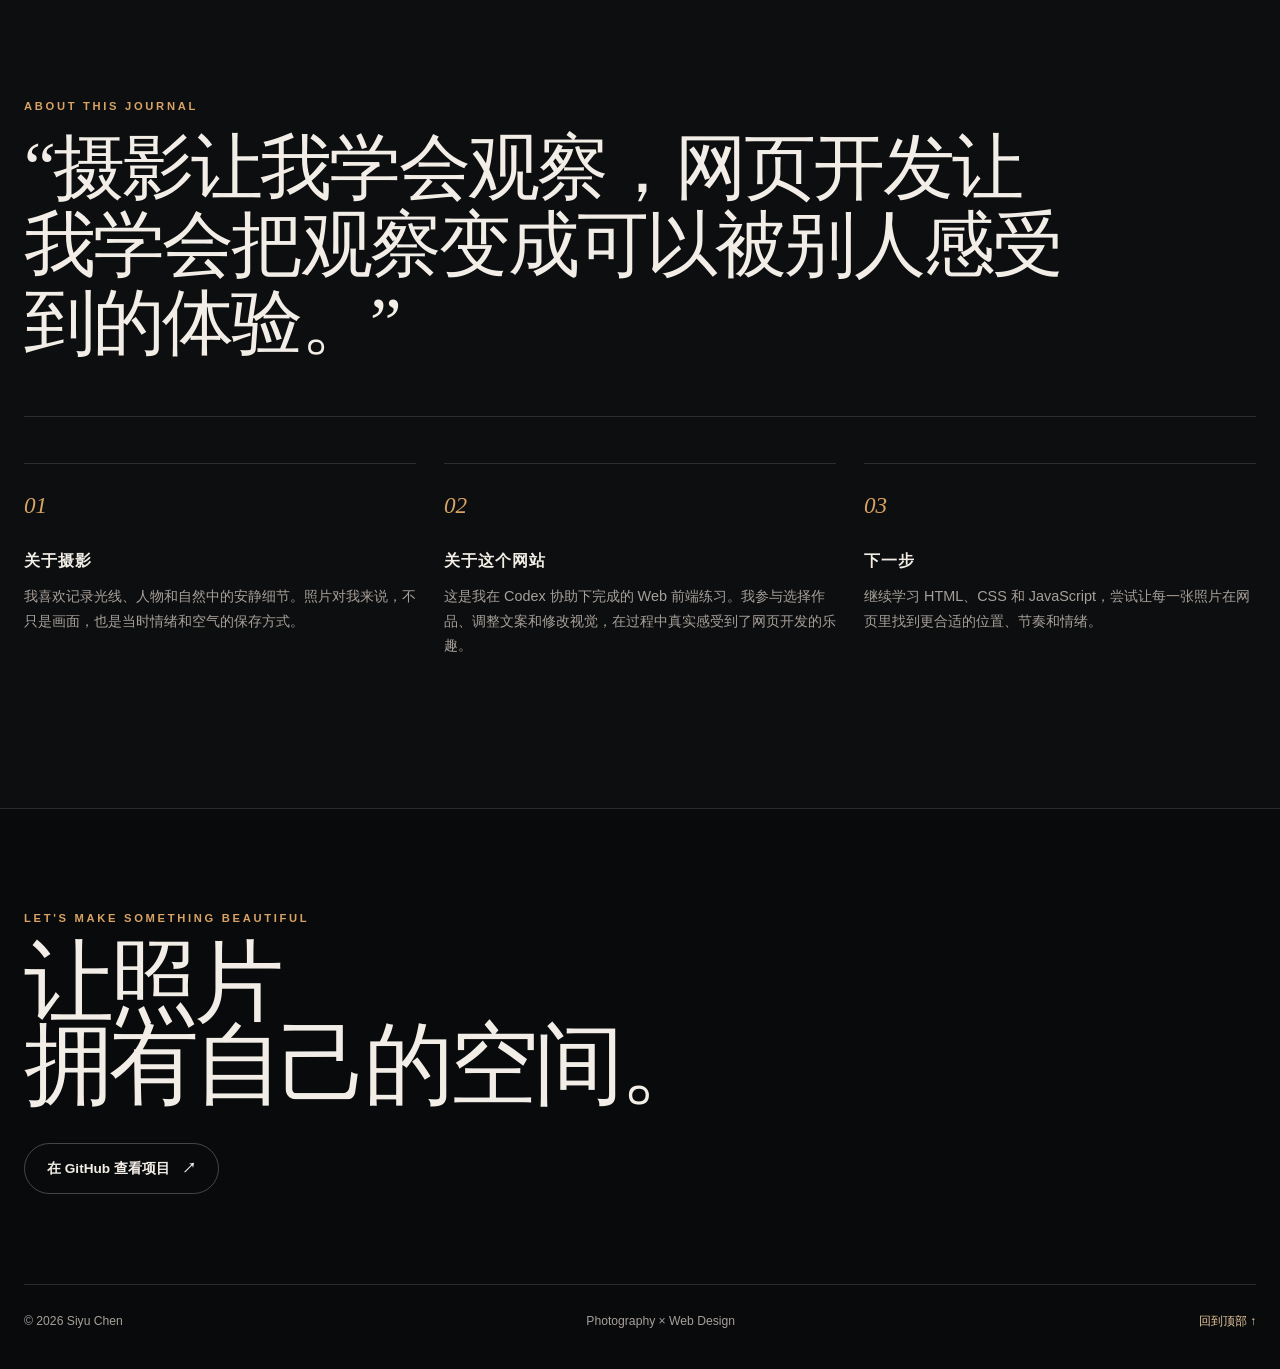
==== commit d804aa7b: "Redesign photo portfolio with editorial layout" ====
--- a/index.html
+++ b/index.html
@@ -3,146 +3,86 @@
 <head>
   <meta charset="UTF-8">
   <meta name="viewport" content="width=device-width, initial-scale=1.0">
-  <meta name="description" content="Siyu Chen 的摄影作品集，记录街头、自然、风光和日落。">
+  <meta name="description" content="Siyu Chen 的摄影作品集：记录街头、自然、风光和日落中的光。">
+  <meta name="theme-color" content="#0d0e0f">
   <title>Siyu Photo | 摄影作品集</title>
+  <link rel="preload" as="image" href="./images/01-golden-walk.webp">
   <link rel="stylesheet" href="./style.css">
   <script src="./script.js" defer></script>
 </head>
 <body>
-  <header class="site-header">
-    <a class="brand" href="#home" aria-label="返回首页">SIYU / PHOTO</a>
-    <nav class="site-nav" aria-label="主导航">
-      <a href="#gallery">作品</a>
-      <a href="#about">关于</a>
-      <a href="#contact">联系</a>
+  <div class="page-progress" id="page-progress" aria-hidden="true"></div>
+  <div class="grain" aria-hidden="true"></div>
+
+  <header class="site-header" id="site-header">
+    <a class="brand" href="#home" aria-label="返回首页"><span>SIYU</span><small>PHOTO JOURNAL</small></a>
+    <nav class="site-nav" id="site-nav" aria-label="主导航">
+      <a href="#gallery">作品</a><a href="#story">故事</a><a href="#about">关于</a><a href="#contact">联系</a>
     </nav>
+    <a class="header-link" href="#gallery">探索影像</a>
+    <button class="menu-toggle" id="menu-toggle" type="button" aria-expanded="false" aria-controls="site-nav" aria-label="打开导航菜单"><span></span><span></span></button>
   </header>
 
   <main>
     <section class="hero" id="home">
-      <div class="hero-content">
-        <p class="eyebrow">VISUAL STORIES</p>
-        <h1>把光留在一瞬间</h1>
+      <div class="hero-photo"><img src="./images/01-golden-walk.webp" alt="傍晚金色阳光下，两位老人沿着街边行走" width="1800" height="1200"></div>
+      <div class="hero-overlay"></div>
+      <div class="hero-side" aria-hidden="true">LIGHT / MEMORY / STORY</div>
+      <div class="hero-content" data-reveal>
+        <p class="kicker">PHOTO JOURNAL · VOL. 01</p>
+        <h1>把光留在<br><em>一瞬间</em></h1>
         <p class="hero-copy">记录街头的温度、林间的光，以及每一场落日。</p>
-        <a class="primary-button" href="#gallery">查看作品</a>
+        <div class="hero-actions"><a class="primary-button" href="#gallery">查看作品 <span>↘</span></a><a class="text-link" href="#story">了解创作故事</a></div>
+      </div>
+      <div class="hero-footer" aria-hidden="true"><span>SCROLL TO EXPLORE</span><span class="scroll-line"></span></div>
+    </section>
+
+    <section class="marquee" aria-label="摄影主题"><div class="marquee-track"><span>STREET PHOTOGRAPHY</span><i>✦</i><span>NATURAL LIGHT</span><i>✦</i><span>QUIET MOMENTS</span><i>✦</i><span>STREET PHOTOGRAPHY</span><i>✦</i><span>NATURAL LIGHT</span><i>✦</i><span>QUIET MOMENTS</span><i>✦</i></div></section>
+
+    <section class="gallery-section" id="gallery">
+      <div class="section-heading" data-reveal><div><p class="kicker">SELECTED WORK</p><h2>精选作品</h2></div><div class="section-meta"><span id="gallery-count">11 / 11</span><p>点击作品，进入全屏观看。</p></div></div>
+      <div class="filters" role="group" aria-label="作品分类" data-reveal>
+        <button class="filter-button is-active" type="button" data-filter="all" aria-pressed="true">全部</button><button class="filter-button" type="button" data-filter="street" aria-pressed="false">街拍</button><button class="filter-button" type="button" data-filter="nature" aria-pressed="false">自然</button><button class="filter-button" type="button" data-filter="landscape" aria-pressed="false">风光</button><button class="filter-button" type="button" data-filter="sunset" aria-pressed="false">日落</button>
+      </div>
+
+      <div class="gallery" aria-live="polite">
+        <figure class="photo-card" data-category="street" data-reveal><button class="photo-button" type="button" data-full="./images/01-golden-walk.webp" data-title="金色归途" data-location="街拍"><span class="photo-frame"><img src="./images/01-golden-walk-card.webp" srcset="./images/01-golden-walk-card.webp 800w, ./images/01-golden-walk.webp 1800w" sizes="(max-width: 620px) 100vw, (max-width: 980px) 50vw, 33vw" alt="傍晚金色阳光下，两位老人沿着街边行走" width="1800" height="1200" loading="lazy"></span><span class="photo-overlay"><span>VIEW IMAGE</span><b>01</b></span></button><figcaption><strong>金色归途</strong><span>街拍</span></figcaption></figure>
+        <figure class="photo-card" data-category="street" data-reveal><button class="photo-button" type="button" data-full="./images/02-night-work.webp" data-title="夜色中的劳动者" data-location="街拍"><span class="photo-frame"><img src="./images/02-night-work-card.webp" srcset="./images/02-night-work-card.webp 540w, ./images/02-night-work.webp 810w" sizes="(max-width: 620px) 100vw, (max-width: 980px) 50vw, 33vw" alt="夜晚树影下，两位穿橙色工作服的人推着垃圾桶穿过街道" width="810" height="1800" loading="lazy"></span><span class="photo-overlay"><span>VIEW IMAGE</span><b>02</b></span></button><figcaption><strong>夜色中的劳动者</strong><span>街拍</span></figcaption></figure>
+        <figure class="photo-card" data-category="nature" data-reveal><button class="photo-button" type="button" data-full="./images/03-fallen-leaves.webp" data-title="秋叶与光影" data-location="自然"><span class="photo-frame"><img src="./images/03-fallen-leaves-card.webp" srcset="./images/03-fallen-leaves-card.webp 800w, ./images/03-fallen-leaves.webp 1200w" sizes="(max-width: 620px) 100vw, (max-width: 980px) 50vw, 33vw" alt="阳光透过树木，在铺满落叶的地面投下交错阴影" width="1200" height="1800" loading="lazy"></span><span class="photo-overlay"><span>VIEW IMAGE</span><b>03</b></span></button><figcaption><strong>秋叶与光影</strong><span>自然</span></figcaption></figure>
+        <figure class="photo-card" data-category="nature" data-reveal><button class="photo-button" type="button" data-full="./images/04-window-leaf.webp" data-title="窗边的落叶" data-location="自然"><span class="photo-frame"><img src="./images/04-window-leaf-card.webp" srcset="./images/04-window-leaf-card.webp 800w, ./images/04-window-leaf.webp 1800w" sizes="(max-width: 620px) 100vw, (max-width: 980px) 50vw, 33vw" alt="石台上的一片黄叶，背景是绿色植物" width="1800" height="1201" loading="lazy"></span><span class="photo-overlay"><span>VIEW IMAGE</span><b>04</b></span></button><figcaption><strong>窗边的落叶</strong><span>自然</span></figcaption></figure>
+        <figure class="photo-card" data-category="nature" data-reveal><button class="photo-button" type="button" data-full="./images/05-ancient-trees.webp" data-title="林间树影" data-location="自然"><span class="photo-frame"><img src="./images/05-ancient-trees-card.webp" srcset="./images/05-ancient-trees-card.webp 800w, ./images/05-ancient-trees.webp 1200w" sizes="(max-width: 620px) 100vw, (max-width: 980px) 50vw, 33vw" alt="阳光照在被苔藓覆盖的粗壮树干上" width="1200" height="1800" loading="lazy"></span><span class="photo-overlay"><span>VIEW IMAGE</span><b>05</b></span></button><figcaption><strong>林间树影</strong><span>自然</span></figcaption></figure>
+        <figure class="photo-card" data-category="sunset" data-reveal><button class="photo-button" type="button" data-full="./images/06-sunset-ride.webp" data-title="落日飞椅" data-location="日落"><span class="photo-frame"><img src="./images/06-sunset-ride-card.webp" srcset="./images/06-sunset-ride-card.webp 800w, ./images/06-sunset-ride.webp 1800w" sizes="(max-width: 620px) 100vw, (max-width: 980px) 50vw, 33vw" alt="金色夕阳下飞椅设施中的人物剪影" width="1800" height="1200" loading="lazy"></span><span class="photo-overlay"><span>VIEW IMAGE</span><b>06</b></span></button><figcaption><strong>落日飞椅</strong><span>日落</span></figcaption></figure>
+        <figure class="photo-card" data-category="nature" data-reveal><button class="photo-button" type="button" data-full="./images/07-forest-light.webp" data-title="穿过树林的光" data-location="自然"><span class="photo-frame"><img src="./images/07-forest-light-card.webp" srcset="./images/07-forest-light-card.webp 800w, ./images/07-forest-light.webp 1800w" sizes="(max-width: 620px) 100vw, (max-width: 980px) 50vw, 33vw" alt="暖色阳光穿过树林，照亮前景的野草" width="1800" height="1200" loading="lazy"></span><span class="photo-overlay"><span>VIEW IMAGE</span><b>07</b></span></button><figcaption><strong>穿过树林的光</strong><span>自然</span></figcaption></figure>
+        <figure class="photo-card" data-category="nature" data-reveal><button class="photo-button" type="button" data-full="./images/08-sunlit-leaves.webp" data-title="逆光叶片" data-location="自然"><span class="photo-frame"><img src="./images/08-sunlit-leaves-card.webp" srcset="./images/08-sunlit-leaves-card.webp 800w, ./images/08-sunlit-leaves.webp 1800w" sizes="(max-width: 620px) 100vw, (max-width: 980px) 50vw, 33vw" alt="夕阳逆光下透亮的树叶与枝条" width="1800" height="1200" loading="lazy"></span><span class="photo-overlay"><span>VIEW IMAGE</span><b>08</b></span></button><figcaption><strong>逆光叶片</strong><span>自然</span></figcaption></figure>
+        <figure class="photo-card" data-category="landscape" data-reveal><button class="photo-button" type="button" data-full="./images/09-village-glow.webp" data-title="暮色中的村落" data-location="风光"><span class="photo-frame"><img src="./images/09-village-glow-card.webp" srcset="./images/09-village-glow-card.webp 800w, ./images/09-village-glow.webp 1800w" sizes="(max-width: 620px) 100vw, (max-width: 980px) 50vw, 33vw" alt="暖色暮光下的村落、田野与远处群山" width="1800" height="1200" loading="lazy"></span><span class="photo-overlay"><span>VIEW IMAGE</span><b>09</b></span></button><figcaption><strong>暮色中的村落</strong><span>风光</span></figcaption></figure>
+        <figure class="photo-card" data-category="sunset" data-reveal><button class="photo-button" type="button" data-full="./images/10-dusk-hills.webp" data-title="远山落日" data-location="日落"><span class="photo-frame"><img src="./images/10-dusk-hills-card.webp" srcset="./images/10-dusk-hills-card.webp 800w, ./images/10-dusk-hills.webp 1800w" sizes="(max-width: 620px) 100vw, (max-width: 980px) 50vw, 33vw" alt="橙红色晚霞下，远山与植物形成深色剪影" width="1800" height="1200" loading="lazy"></span><span class="photo-overlay"><span>VIEW IMAGE</span><b>10</b></span></button><figcaption><strong>远山落日</strong><span>日落</span></figcaption></figure>
+        <figure class="photo-card" data-category="landscape" data-reveal><button class="photo-button" type="button" data-full="./images/11-green-fields.webp" data-title="夏日稻田" data-location="风光"><span class="photo-frame"><img src="./images/11-green-fields-card.webp" srcset="./images/11-green-fields-card.webp 800w, ./images/11-green-fields.webp 1800w" sizes="(max-width: 620px) 100vw, (max-width: 980px) 50vw, 33vw" alt="夏日绿色稻田、起伏山丘与远处树林" width="1800" height="1200" loading="lazy"></span><span class="photo-overlay"><span>VIEW IMAGE</span><b>11</b></span></button><figcaption><strong>夏日稻田</strong><span>风光</span></figcaption></figure>
       </div>
     </section>
 
-    <section class="gallery-section" id="gallery">
-      <div class="section-heading">
-        <div>
-          <p class="eyebrow">SELECTED WORK</p>
-          <h2>精选作品</h2>
-        </div>
-        <p>点击任意作品可以放大查看。</p>
-      </div>
-
-      <div class="filters" role="group" aria-label="作品分类">
-        <button class="filter-button is-active" type="button" data-filter="all" aria-pressed="true">全部</button>
-        <button class="filter-button" type="button" data-filter="street" aria-pressed="false">街拍</button>
-        <button class="filter-button" type="button" data-filter="nature" aria-pressed="false">自然</button>
-        <button class="filter-button" type="button" data-filter="landscape" aria-pressed="false">风光</button>
-        <button class="filter-button" type="button" data-filter="sunset" aria-pressed="false">日落</button>
-      </div>
-
-      <div class="gallery" aria-live="polite">
-        <figure class="photo-card" data-category="street">
-          <button class="photo-button" type="button" data-full="./images/01-golden-walk.webp" data-title="金色归途" data-location="街拍">
-            <img src="./images/01-golden-walk-card.webp" srcset="./images/01-golden-walk-card.webp 800w, ./images/01-golden-walk.webp 1800w" sizes="(max-width: 580px) 100vw, (max-width: 860px) 50vw, 33vw" alt="傍晚金色阳光下，两位老人沿着街边行走" width="1800" height="1200" loading="lazy">
-          </button>
-          <figcaption><strong>金色归途</strong><span>街拍</span></figcaption>
-        </figure>
-
-        <figure class="photo-card" data-category="street">
-          <button class="photo-button" type="button" data-full="./images/02-night-work.webp" data-title="夜色中的劳动者" data-location="街拍">
-            <img src="./images/02-night-work-card.webp" srcset="./images/02-night-work-card.webp 540w, ./images/02-night-work.webp 810w" sizes="(max-width: 580px) 100vw, (max-width: 860px) 50vw, 33vw" alt="夜晚树影下，两位穿橙色工作服的人推着垃圾桶穿过街道" width="810" height="1800" loading="lazy">
-          </button>
-          <figcaption><strong>夜色中的劳动者</strong><span>街拍</span></figcaption>
-        </figure>
-
-        <figure class="photo-card" data-category="nature">
-          <button class="photo-button" type="button" data-full="./images/03-fallen-leaves.webp" data-title="秋叶与光影" data-location="自然">
-            <img src="./images/03-fallen-leaves-card.webp" srcset="./images/03-fallen-leaves-card.webp 800w, ./images/03-fallen-leaves.webp 1200w" sizes="(max-width: 580px) 100vw, (max-width: 860px) 50vw, 33vw" alt="阳光透过树木，在铺满落叶的地面投下交错阴影" width="1200" height="1800" loading="lazy">
-          </button>
-          <figcaption><strong>秋叶与光影</strong><span>自然</span></figcaption>
-        </figure>
-
-        <figure class="photo-card" data-category="nature">
-          <button class="photo-button" type="button" data-full="./images/04-window-leaf.webp" data-title="窗边的落叶" data-location="自然">
-            <img src="./images/04-window-leaf-card.webp" srcset="./images/04-window-leaf-card.webp 800w, ./images/04-window-leaf.webp 1800w" sizes="(max-width: 580px) 100vw, (max-width: 860px) 50vw, 33vw" alt="石台上的一片黄叶，背景是绿色植物" width="1800" height="1201" loading="lazy">
-          </button>
-          <figcaption><strong>窗边的落叶</strong><span>自然</span></figcaption>
-        </figure>
-
-        <figure class="photo-card" data-category="nature">
-          <button class="photo-button" type="button" data-full="./images/05-ancient-trees.webp" data-title="林间树影" data-location="自然">
-            <img src="./images/05-ancient-trees-card.webp" srcset="./images/05-ancient-trees-card.webp 800w, ./images/05-ancient-trees.webp 1200w" sizes="(max-width: 580px) 100vw, (max-width: 860px) 50vw, 33vw" alt="阳光照在被苔藓覆盖的粗壮树干上" width="1200" height="1800" loading="lazy">
-          </button>
-          <figcaption><strong>林间树影</strong><span>自然</span></figcaption>
-        </figure>
-
-        <figure class="photo-card" data-category="sunset">
-          <button class="photo-button" type="button" data-full="./images/06-sunset-ride.webp" data-title="落日飞椅" data-location="日落">
-            <img src="./images/06-sunset-ride-card.webp" srcset="./images/06-sunset-ride-card.webp 800w, ./images/06-sunset-ride.webp 1800w" sizes="(max-width: 580px) 100vw, (max-width: 860px) 50vw, 33vw" alt="金色夕阳下飞椅设施中的人物剪影" width="1800" height="1200" loading="lazy">
-          </button>
-          <figcaption><strong>落日飞椅</strong><span>日落</span></figcaption>
-        </figure>
-
-        <figure class="photo-card" data-category="nature">
-          <button class="photo-button" type="button" data-full="./images/07-forest-light.webp" data-title="穿过树林的光" data-location="自然">
-            <img src="./images/07-forest-light-card.webp" srcset="./images/07-forest-light-card.webp 800w, ./images/07-forest-light.webp 1800w" sizes="(max-width: 580px) 100vw, (max-width: 860px) 50vw, 33vw" alt="暖色阳光穿过树林，照亮前景的野草" width="1800" height="1200" loading="lazy">
-          </button>
-          <figcaption><strong>穿过树林的光</strong><span>自然</span></figcaption>
-        </figure>
-
-        <figure class="photo-card" data-category="nature">
-          <button class="photo-button" type="button" data-full="./images/08-sunlit-leaves.webp" data-title="逆光叶片" data-location="自然">
-            <img src="./images/08-sunlit-leaves-card.webp" srcset="./images/08-sunlit-leaves-card.webp 800w, ./images/08-sunlit-leaves.webp 1800w" sizes="(max-width: 580px) 100vw, (max-width: 860px) 50vw, 33vw" alt="夕阳逆光下透亮的树叶与枝条" width="1800" height="1200" loading="lazy">
-          </button>
-          <figcaption><strong>逆光叶片</strong><span>自然</span></figcaption>
-        </figure>
-
-        <figure class="photo-card" data-category="landscape">
-          <button class="photo-button" type="button" data-full="./images/09-village-glow.webp" data-title="暮色中的村落" data-location="风光">
-            <img src="./images/09-village-glow-card.webp" srcset="./images/09-village-glow-card.webp 800w, ./images/09-village-glow.webp 1800w" sizes="(max-width: 580px) 100vw, (max-width: 860px) 50vw, 33vw" alt="暖色暮光下的村落、田野与远处群山" width="1800" height="1200" loading="lazy">
-          </button>
-          <figcaption><strong>暮色中的村落</strong><span>风光</span></figcaption>
-        </figure>
-
-        <figure class="photo-card" data-category="sunset">
-          <button class="photo-button" type="button" data-full="./images/10-dusk-hills.webp" data-title="远山落日" data-location="日落">
-            <img src="./images/10-dusk-hills-card.webp" srcset="./images/10-dusk-hills-card.webp 800w, ./images/10-dusk-hills.webp 1800w" sizes="(max-width: 580px) 100vw, (max-width: 860px) 50vw, 33vw" alt="橙红色晚霞下，远山与植物形成深色剪影" width="1800" height="1200" loading="lazy">
-          </button>
-          <figcaption><strong>远山落日</strong><span>日落</span></figcaption>
-        </figure>
-
-        <figure class="photo-card" data-category="landscape">
-          <button class="photo-button" type="button" data-full="./images/11-green-fields.webp" data-title="夏日稻田" data-location="风光">
-            <img src="./images/11-green-fields-card.webp" srcset="./images/11-green-fields-card.webp 800w, ./images/11-green-fields.webp 1800w" sizes="(max-width: 580px) 100vw, (max-width: 860px) 50vw, 33vw" alt="夏日绿色稻田、起伏山丘与远处树林" width="1800" height="1200" loading="lazy">
-          </button>
-          <figcaption><strong>夏日稻田</strong><span>风光</span></figcaption>
-        </figure>
-      </div>
+    <section class="story-section" id="story">
+      <div class="story-visual" data-reveal><img src="./images/09-village-glow.webp" alt="暖色暮光下的村落、田野与远处群山" width="1800" height="1200" loading="lazy"><span class="story-stamp">09 / MOMENT</span></div>
+      <div class="story-copy" data-reveal><p class="kicker">FEATURED STORY</p><h2>暮色不是结束，<br>是光最温柔的时候。</h2><p>我喜欢在一天将要结束的时候按下快门。那时世界慢下来，人物、树影和远山都会被最后的光重新描边。</p><div class="story-meta"><span>01</span><p>从街头到田野，摄影让我重新观察那些容易被忽略的瞬间。</p></div></div>
     </section>
 
     <section class="about-section" id="about">
-      <p class="eyebrow">ABOUT</p>
-      <h2>用影像保存感受</h2>
-      <p>我是 Siyu Chen，喜欢观察日常里的光线、人物和自然细节。这里记录我的摄影作品，也记录我学习 Web 前端的过程。</p>
+      <div class="about-top" data-reveal><p class="kicker">ABOUT THIS JOURNAL</p><p class="about-quote">“摄影让我学会观察，网页开发让我学会把观察变成可以被别人感受到的体验。”</p></div>
+      <div class="about-grid" data-reveal><div><span class="about-number">01</span><h3>关于摄影</h3><p>我喜欢记录光线、人物和自然中的安静细节。照片对我来说，不只是画面，也是当时情绪和空气的保存方式。</p></div><div><span class="about-number">02</span><h3>关于这个网站</h3><p>这是我在 Codex 协助下完成的 Web 前端练习。我参与选择作品、调整文案和修改视觉，在过程中真实感受到了网页开发的乐趣。</p></div><div><span class="about-number">03</span><h3>下一步</h3><p>继续学习 HTML、CSS 和 JavaScript，尝试让每一张照片在网页里找到更合适的位置、节奏和情绪。</p></div></div>
     </section>
   </main>
 
   <footer class="site-footer" id="contact">
-    <p>© <span id="current-year"></span> Siyu Chen</p>
-    <a href="https://github.com/Sanyoomi" target="_blank" rel="noreferrer">GitHub</a>
+    <div class="footer-top"><p class="kicker">LET'S MAKE SOMETHING BEAUTIFUL</p><h2>让照片<br>拥有自己的空间。</h2><a class="footer-link" href="https://github.com/Sanyoomi" target="_blank" rel="noreferrer">在 GitHub 查看项目 <span>↗</span></a></div>
+    <div class="footer-bottom"><p>© <span id="current-year"></span> Siyu Chen</p><p>Photography × Web Design</p><button class="back-to-top" id="back-to-top" type="button">回到顶部 ↑</button></div>
   </footer>
 
-  <dialog class="lightbox" id="lightbox">
-    <button class="lightbox-close" type="button" aria-label="关闭图片预览">×</button>
-    <img id="lightbox-image" src="" alt="">
-    <div class="lightbox-caption">
-      <strong id="lightbox-title"></strong>
-      <span id="lightbox-location"></span>
+  <dialog class="lightbox" id="lightbox" aria-label="图片预览">
+    <div class="lightbox-shell">
+      <button class="lightbox-close" type="button" aria-label="关闭图片预览">×</button>
+      <button class="lightbox-nav lightbox-prev" type="button" aria-label="上一张">←</button>
+      <img id="lightbox-image" src="" alt="">
+      <button class="lightbox-nav lightbox-next" type="button" aria-label="下一张">→</button>
+      <div class="lightbox-caption"><div><strong id="lightbox-title"></strong><span id="lightbox-location"></span></div><span id="lightbox-counter"></span></div>
     </div>
   </dialog>
 </body>
--- a/style.css
+++ b/style.css
@@ -1,400 +1,206 @@
 :root {
-  --background: #f4f1eb;
-  --surface: #fffdf8;
-  --text: #20201e;
-  --muted: #716e67;
-  --line: #d9d4ca;
-  --accent: #b65f3c;
-  --shadow: 0 20px 60px rgba(35, 30, 24, 0.12);
+  --bg: #0d0e0f;
+  --bg-soft: #141617;
+  --surface: #1a1d1e;
+  --text: #f2eee7;
+  --muted: #a7a09a;
+  --dim: #77716c;
+  --accent: #d9a365;
+  --accent-soft: #e7c89e;
+  --line: rgba(242, 238, 231, 0.14);
+  --max-width: 1320px;
+  --display: "Bodoni 72", "Didot", "Times New Roman", "Songti SC", "STSong", serif;
+  --sans: "Microsoft YaHei", "PingFang SC", "Segoe UI", sans-serif;
 }
 
-* {
-  box-sizing: border-box;
-}
-
-html {
-  scroll-behavior: smooth;
-}
-
+* { box-sizing: border-box; }
+html { scroll-behavior: smooth; background: var(--bg); }
 body {
   margin: 0;
   color: var(--text);
-  background:
-    radial-gradient(circle at 10% 0%, rgba(182, 95, 60, 0.08), transparent 30rem),
-    var(--background);
-  font-family: "Segoe UI", "Microsoft YaHei", sans-serif;
-  line-height: 1.6;
-}
-
-img {
-  display: block;
-  max-width: 100%;
-}
-
-a {
-  color: inherit;
-  text-decoration: none;
-}
-
-button {
-  color: inherit;
-  font: inherit;
-}
-
+  background: radial-gradient(circle at 50% -20%, rgba(217, 163, 101, 0.12), transparent 36rem), var(--bg);
+  font-family: var(--sans);
+  line-height: 1.7;
+  overflow-x: hidden;
+}
+body.lightbox-open { overflow: hidden; }
+body::before {
+  position: fixed; inset: 0; z-index: 100; pointer-events: none; content: "";
+  opacity: 0.12; background-image: radial-gradient(rgba(255,255,255,0.32) 0.45px, transparent 0.45px);
+  background-size: 4px 4px; mix-blend-mode: soft-light;
+}
+img { display: block; max-width: 100%; }
+a { color: inherit; text-decoration: none; }
+button { color: inherit; font: inherit; }
+button, a { -webkit-tap-highlight-color: transparent; }
+:focus-visible { outline: 2px solid var(--accent); outline-offset: 4px; }
+.page-progress {
+  position: fixed; top: 0; left: 0; z-index: 300; width: 0; height: 2px;
+  background: linear-gradient(90deg, var(--accent), #f0d3a8);
+  box-shadow: 0 0 16px rgba(217, 163, 101, 0.7);
+}
 .site-header {
-  position: sticky;
-  top: 0;
-  z-index: 20;
-  display: flex;
-  align-items: center;
-  justify-content: space-between;
-  width: min(1180px, calc(100% - 40px));
-  margin: 0 auto;
-  padding: 20px 0;
-  background: rgba(244, 241, 235, 0.86);
-  border-bottom: 1px solid rgba(217, 212, 202, 0.7);
-  backdrop-filter: blur(14px);
-}
-
-.brand {
-  font-size: 0.88rem;
-  font-weight: 800;
-  letter-spacing: 0.14em;
-}
-
-.site-nav {
-  display: flex;
-  gap: 24px;
-  color: var(--muted);
-  font-size: 0.92rem;
-}
-
-.site-nav a {
-  transition: color 180ms ease;
-}
-
-.site-nav a:hover,
-.site-nav a:focus-visible {
-  color: var(--accent);
-}
-
-.hero {
-  display: grid;
-  min-height: 72vh;
-  place-items: center;
-  padding: 80px 24px 110px;
-  text-align: center;
-}
-
-.hero-content {
-  max-width: 760px;
-}
-
-.eyebrow {
-  margin: 0 0 14px;
-  color: var(--accent);
-  font-size: 0.74rem;
-  font-weight: 800;
-  letter-spacing: 0.2em;
-}
-
-h1,
-h2,
-p {
-  margin-top: 0;
-}
-
-h1 {
-  max-width: 760px;
-  margin-bottom: 20px;
-  font-family: Georgia, "Times New Roman", serif;
-  font-size: clamp(3.25rem, 9vw, 7.5rem);
-  font-weight: 500;
-  letter-spacing: -0.06em;
-  line-height: 0.96;
-}
-
-.hero-copy {
-  max-width: 600px;
-  margin: 0 auto 32px;
-  color: var(--muted);
-  font-size: clamp(1rem, 2vw, 1.2rem);
-}
-
-.primary-button {
-  display: inline-flex;
-  align-items: center;
-  justify-content: center;
-  min-width: 144px;
-  padding: 12px 22px;
-  color: #fff;
-  background: var(--text);
-  border-radius: 999px;
-  font-size: 0.9rem;
-  transition: background 180ms ease, transform 180ms ease;
-}
-
-.primary-button:hover,
-.primary-button:focus-visible {
-  background: var(--accent);
-  transform: translateY(-2px);
-}
-
-.gallery-section {
-  width: min(1180px, calc(100% - 40px));
-  margin: 0 auto;
-  padding: 64px 0 110px;
-}
-
-.section-heading {
-  display: flex;
-  align-items: end;
-  justify-content: space-between;
-  gap: 24px;
-  margin-bottom: 28px;
-}
-
-.section-heading h2,
-.about-section h2 {
-  margin-bottom: 0;
-  font-family: Georgia, "Times New Roman", serif;
-  font-size: clamp(2rem, 5vw, 4rem);
-  font-weight: 500;
-  letter-spacing: -0.04em;
-}
-
-.section-heading > p {
-  max-width: 270px;
-  margin-bottom: 4px;
-  color: var(--muted);
-  font-size: 0.9rem;
-  text-align: right;
-}
-
-.filters {
-  display: flex;
-  flex-wrap: wrap;
-  gap: 10px;
-  margin-bottom: 28px;
-}
-
-.filter-button {
-  padding: 8px 15px;
-  background: transparent;
-  border: 1px solid var(--line);
-  border-radius: 999px;
-  cursor: pointer;
-  transition: color 180ms ease, background 180ms ease, border-color 180ms ease;
-}
-
-.filter-button:hover,
-.filter-button:focus-visible,
-.filter-button.is-active {
-  color: #fff;
-  background: var(--accent);
-  border-color: var(--accent);
-}
-
-.gallery {
-  columns: 3 260px;
-  column-gap: 22px;
-}
-
-.photo-card {
-  break-inside: avoid;
-  margin: 0 0 22px;
-}
-
-.photo-card.is-hidden {
-  display: none;
-}
-
-.photo-button {
-  display: block;
-  width: 100%;
-  padding: 0;
-  overflow: hidden;
-  background: #ddd7cc;
-  border: 0;
-  border-radius: 16px;
-  box-shadow: 0 0 0 rgba(35, 30, 24, 0);
-  cursor: zoom-in;
-  transition: box-shadow 240ms ease, transform 240ms ease;
-}
-
-.photo-button img {
-  width: 100%;
-  height: auto;
-  transition: transform 600ms cubic-bezier(0.2, 0.75, 0.2, 1);
-}
-
-.photo-button:hover,
-.photo-button:focus-visible {
-  box-shadow: var(--shadow);
-  transform: translateY(-5px);
-}
-
-.photo-button:hover img,
-.photo-button:focus-visible img {
-  transform: scale(1.045);
-}
-
-figcaption {
-  display: flex;
-  align-items: baseline;
-  justify-content: space-between;
-  gap: 16px;
-  padding: 12px 2px 0;
-}
-
-figcaption span {
-  color: var(--muted);
-  font-size: 0.82rem;
-}
-
-.about-section {
-  width: min(820px, calc(100% - 40px));
-  margin: 0 auto;
-  padding: 90px 0 130px;
-  text-align: center;
-}
-
-.about-section p:last-child {
-  max-width: 600px;
-  margin: 24px auto 0;
-  color: var(--muted);
-}
-
-.site-footer {
-  display: flex;
-  justify-content: space-between;
-  width: min(1180px, calc(100% - 40px));
-  margin: 0 auto;
-  padding: 26px 0 38px;
-  color: var(--muted);
-  border-top: 1px solid var(--line);
-  font-size: 0.86rem;
-}
-
-.site-footer a {
-  color: var(--text);
-  font-weight: 700;
-}
-
-.lightbox {
-  width: min(1050px, calc(100% - 32px));
-  max-width: none;
-  padding: 0;
-  overflow: hidden;
-  background: #111;
-  border: 0;
-  border-radius: 18px;
-  box-shadow: 0 30px 90px rgba(0, 0, 0, 0.45);
-}
-
-.lightbox::backdrop {
-  background: rgba(18, 17, 15, 0.82);
-  backdrop-filter: blur(8px);
-}
-
-.lightbox img {
-  width: 100%;
-  max-height: 76vh;
-  object-fit: contain;
-  background: #111;
-}
-
-.lightbox-caption {
-  display: flex;
-  align-items: baseline;
-  justify-content: space-between;
-  gap: 16px;
-  padding: 16px 20px 20px;
-  color: #fff;
-  background: #111;
-}
-
-.lightbox-caption span {
-  color: #aaa59c;
-  font-size: 0.85rem;
-}
-
-.lightbox-close {
-  position: absolute;
-  top: 12px;
-  right: 12px;
-  z-index: 2;
-  display: grid;
-  width: 38px;
-  height: 38px;
-  padding: 0;
-  color: #fff;
-  background: rgba(0, 0, 0, 0.62);
-  border: 1px solid rgba(255, 255, 255, 0.25);
-  border-radius: 50%;
-  cursor: pointer;
-  place-items: center;
-  font-size: 1.55rem;
-  line-height: 1;
-}
-
-@media (max-width: 860px) {
-  .gallery {
-    columns: 2 260px;
-  }
-
-  .section-heading {
-    align-items: start;
-    flex-direction: column;
-  }
-
-  .section-heading > p {
-    text-align: left;
-  }
-}
-
-@media (max-width: 580px) {
-  .site-header,
-  .gallery-section,
-  .site-footer {
-    width: min(100% - 28px, 1180px);
-  }
-
-  .site-nav {
-    gap: 15px;
-  }
-
-  .hero {
-    min-height: 64vh;
-    padding-top: 56px;
-  }
-
-  .gallery {
-    columns: 1;
-  }
-
-  .about-section {
-    width: min(100% - 28px, 820px);
-  }
-
-  .site-footer {
-    align-items: start;
-    flex-direction: column;
-    gap: 6px;
-  }
-}
-
+  position: fixed; top: 0; left: 50%; z-index: 120; display: grid;
+  grid-template-columns: 1fr auto 1fr; align-items: center;
+  width: min(100% - 48px, var(--max-width)); padding: 22px 0; transform: translateX(-50%);
+  transition: padding 240ms ease, background 240ms ease, border-color 240ms ease;
+}
+.site-header.is-scrolled {
+  width: 100%; padding: 13px max(24px, calc((100vw - var(--max-width)) / 2));
+  background: rgba(13,14,15,0.86); border-bottom: 1px solid var(--line); backdrop-filter: blur(18px);
+}
+.brand { display: inline-flex; align-items: baseline; gap: 10px; width: max-content; }
+.brand span { font-size: 0.95rem; font-weight: 800; letter-spacing: 0.16em; }
+.brand small { color: var(--muted); font-size: 0.58rem; letter-spacing: 0.16em; }
+.site-nav { display: flex; gap: 34px; color: rgba(242,238,231,0.78); font-size: 0.88rem; }
+.site-nav a, .header-link { position: relative; transition: color 180ms ease; }
+.site-nav a::after {
+  position: absolute; bottom: -7px; left: 0; width: 0; height: 1px; background: var(--accent);
+  content: ""; transition: width 220ms ease;
+}
+.site-nav a:hover, .site-nav a:focus-visible, .header-link:hover, .header-link:focus-visible { color: var(--accent-soft); }
+.site-nav a:hover::after, .site-nav a:focus-visible::after { width: 100%; }
+.header-link { justify-self: end; color: var(--accent-soft); font-size: 0.82rem; letter-spacing: 0.08em; }
+.menu-toggle { display: none; }
+.hero { position: relative; display: grid; min-height: 100svh; overflow: hidden; place-items: center; }
+.hero-photo, .hero-overlay, .hero-side, .hero-footer { position: absolute; }
+.hero-photo { inset: 0; overflow: hidden; }
+.hero-photo img {
+  width: 100%; height: 100%; object-fit: cover; object-position: center 42%; transform: scale(1.03);
+  animation: heroDrift 18s ease-in-out infinite alternate;
+}
+.hero-overlay {
+  inset: 0;
+  background: linear-gradient(180deg, rgba(9,10,10,0.56) 0%, rgba(9,10,10,0.14) 40%, rgba(9,10,10,0.92) 100%), linear-gradient(90deg, rgba(9,10,10,0.54), transparent 58%);
+}
+.hero-content { position: relative; z-index: 2; width: min(100% - 48px, var(--max-width)); padding: 100px 0; text-align: center; }
+.kicker { margin: 0 0 14px; color: var(--accent); font-size: 0.7rem; font-weight: 800; letter-spacing: 0.24em; text-transform: uppercase; }
+.hero h1 {
+  margin: 0; font-family: var(--display); font-size: clamp(4.2rem, 12vw, 10rem);
+  font-weight: 500; letter-spacing: -0.07em; line-height: 0.85; text-shadow: 0 20px 60px rgba(0,0,0,0.38);
+}
+.hero h1 em { color: var(--accent-soft); font-style: italic; }
+.hero-copy { max-width: 560px; margin: 32px auto 0; color: rgba(242,238,231,0.78); font-size: clamp(0.96rem, 1.8vw, 1.12rem); }
+.hero-actions { display: flex; align-items: center; justify-content: center; gap: 28px; margin-top: 32px; }
+.primary-button, .footer-link {
+  display: inline-flex; align-items: center; justify-content: center; gap: 12px; padding: 13px 22px;
+  color: #17120c; background: var(--accent-soft); border-radius: 999px; font-size: 0.85rem; font-weight: 800;
+  transition: transform 220ms ease, background 220ms ease, box-shadow 220ms ease;
+}
+.primary-button:hover, .primary-button:focus-visible, .footer-link:hover, .footer-link:focus-visible {
+  background: #f3d7ad; box-shadow: 0 14px 36px rgba(217,163,101,0.22); transform: translateY(-3px);
+}
+.text-link { color: rgba(242,238,231,0.76); border-bottom: 1px solid rgba(242,238,231,0.28); font-size: 0.85rem; transition: color 180ms ease, border-color 180ms ease; }
+.text-link:hover, .text-link:focus-visible { color: var(--accent-soft); border-color: var(--accent-soft); }
+.hero-side { top: 50%; right: max(22px, calc((100vw - var(--max-width)) / 2)); color: rgba(242,238,231,0.42); font-size: 0.58rem; letter-spacing: 0.22em; transform: translateY(-50%) rotate(90deg); transform-origin: right center; }
+.hero-footer { bottom: 32px; left: 50%; display: flex; align-items: center; gap: 14px; color: rgba(242,238,231,0.48); font-size: 0.58rem; letter-spacing: 0.2em; transform: translateX(-50%); }
+.scroll-line { display: block; width: 58px; height: 1px; background: linear-gradient(90deg, var(--accent), transparent); }
+.marquee { overflow: hidden; border-top: 1px solid var(--line); border-bottom: 1px solid var(--line); background: #111314; }
+.marquee-track { display: flex; align-items: center; gap: 28px; width: max-content; padding: 17px 0; color: rgba(242,238,231,0.55); font-size: 0.68rem; letter-spacing: 0.2em; animation: marquee 26s linear infinite; }
+.marquee-track i { color: var(--accent); font-style: normal; }
+.gallery-section { width: min(100% - 48px, var(--max-width)); margin: 0 auto; padding: 112px 0 130px; }
+.section-heading { display: flex; align-items: end; justify-content: space-between; gap: 28px; margin-bottom: 34px; }
+.section-heading h2, .story-copy h2, .site-footer h2 { margin: 0; font-family: var(--display); font-size: clamp(2.85rem, 7vw, 6.4rem); font-weight: 500; letter-spacing: -0.055em; line-height: 0.92; }
+.section-meta { display: flex; align-items: end; gap: 24px; color: var(--muted); font-size: 0.82rem; text-align: right; }
+.section-meta span { color: var(--accent); font-family: var(--display); font-size: 1.4rem; font-style: italic; }
+.section-meta p { max-width: 190px; margin: 0; }
+.filters { display: flex; flex-wrap: wrap; gap: 10px; margin-bottom: 34px; }
+.filter-button { padding: 9px 16px; color: var(--muted); background: transparent; border: 1px solid var(--line); border-radius: 999px; cursor: pointer; transition: color 180ms ease, background 180ms ease, border-color 180ms ease, transform 180ms ease; }
+.filter-button:hover, .filter-button:focus-visible, .filter-button.is-active { color: #18130d; background: var(--accent-soft); border-color: var(--accent-soft); transform: translateY(-2px); }
+.gallery { columns: 3 280px; column-gap: 22px; }
+.photo-card { break-inside: avoid; margin: 0 0 36px; opacity: 0; transform: translateY(18px); transition: opacity 600ms ease, transform 600ms ease; }
+.photo-card.is-visible { opacity: 1; transform: translateY(0); }
+.photo-card.is-hidden { display: none; }
+.photo-button { position: relative; display: block; width: 100%; padding: 0; overflow: hidden; background: var(--surface); border: 1px solid rgba(255,255,255,0.06); border-radius: 2px; cursor: zoom-in; }
+.photo-frame { display: block; overflow: hidden; }
+.photo-button img { width: 100%; height: auto; filter: saturate(0.94) contrast(1.02); transition: filter 650ms ease, transform 850ms cubic-bezier(0.2,0.75,0.2,1); }
+.photo-button:hover img, .photo-button:focus-visible img { filter: saturate(1.04) contrast(1.05); transform: scale(1.045); }
+.photo-overlay { position: absolute; inset: 0; display: flex; align-items: end; justify-content: space-between; padding: 18px; color: #fff; background: linear-gradient(180deg, transparent 42%, rgba(0,0,0,0.72)); opacity: 0; transition: opacity 280ms ease; }
+.photo-overlay span { font-size: 0.62rem; letter-spacing: 0.18em; }
+.photo-overlay b { font-family: var(--display); font-size: 1.55rem; font-style: italic; font-weight: 500; }
+.photo-button:hover .photo-overlay, .photo-button:focus-visible .photo-overlay { opacity: 1; }
+figcaption { display: flex; align-items: baseline; justify-content: space-between; gap: 16px; padding-top: 12px; }
+figcaption strong { font-family: var(--display); font-size: 1.05rem; font-weight: 500; }
+figcaption span { color: var(--muted); font-size: 0.72rem; letter-spacing: 0.08em; }
+.story-section { display: grid; grid-template-columns: minmax(0, 1.15fr) minmax(300px, 0.85fr); align-items: center; gap: clamp(48px, 8vw, 120px); width: min(100% - 48px, var(--max-width)); margin: 0 auto; padding: 90px 0 160px; border-top: 1px solid var(--line); }
+.story-visual { position: relative; }
+.story-visual img { width: 100%; aspect-ratio: 4 / 3; object-fit: cover; filter: saturate(0.9) contrast(1.04); }
+.story-stamp { position: absolute; right: -18px; bottom: -18px; padding: 13px 16px; color: #1b150e; background: var(--accent-soft); font-size: 0.68rem; font-weight: 800; letter-spacing: 0.12em; }
+.story-copy { max-width: 520px; }
+.story-copy h2 { margin: 0 0 26px; font-size: clamp(2.5rem, 5vw, 5.2rem); }
+.story-copy > p:not(.kicker) { color: var(--muted); }
+.story-meta { display: grid; grid-template-columns: 50px 1fr; gap: 16px; margin-top: 38px; padding-top: 22px; border-top: 1px solid var(--line); }
+.story-meta span { color: var(--accent); font-family: var(--display); font-size: 2rem; font-style: italic; line-height: 1; }
+.story-meta p { margin: 0; color: var(--muted); font-size: 0.88rem; }
+.about-section { width: min(100% - 48px, var(--max-width)); margin: 0 auto; padding: 90px 0 150px; }
+.about-top { padding-bottom: 54px; border-bottom: 1px solid var(--line); }
+.about-quote { max-width: 1040px; margin: 0; font-family: var(--display); font-size: clamp(2.1rem, 5.6vw, 5.1rem); letter-spacing: -0.04em; line-height: 1.08; }
+.about-grid { display: grid; grid-template-columns: repeat(3, minmax(0, 1fr)); gap: 28px; padding-top: 46px; }
+.about-grid > div { padding-top: 22px; border-top: 1px solid var(--line); }
+.about-number { color: var(--accent); font-family: var(--display); font-size: 1.45rem; font-style: italic; }
+.about-grid h3 { margin: 22px 0 10px; font-size: 0.98rem; letter-spacing: 0.06em; }
+.about-grid p { margin: 0; color: var(--muted); font-size: 0.9rem; }
+.site-footer { padding: 100px max(24px, calc((100vw - var(--max-width)) / 2)) 38px; background: #090a0b; border-top: 1px solid var(--line); }
+.footer-top { padding-bottom: 90px; border-bottom: 1px solid var(--line); }
+.footer-top h2 { max-width: 900px; margin: 0 0 36px; }
+.footer-link { background: transparent; border: 1px solid rgba(242,238,231,0.26); color: var(--text); }
+.footer-link:hover, .footer-link:focus-visible { color: #17120c; border-color: var(--accent-soft); }
+.footer-bottom { display: flex; align-items: center; justify-content: space-between; gap: 22px; padding-top: 26px; color: var(--muted); font-size: 0.76rem; }
+.footer-bottom p { margin: 0; }
+.back-to-top { padding: 0; color: var(--accent-soft); background: transparent; border: 0; cursor: pointer; }
+.lightbox { width: 100%; max-width: none; height: 100%; max-height: none; padding: 0; background: rgba(7,8,8,0.96); border: 0; }
+.lightbox::backdrop { background: rgba(7,8,8,0.9); backdrop-filter: blur(10px); }
+.lightbox-shell { position: relative; display: grid; grid-template-rows: minmax(0, 1fr) auto; width: 100%; height: 100%; }
+.lightbox img { width: 100%; height: 100%; min-height: 0; padding: 56px 100px 20px; object-fit: contain; background: #080909; }
+.lightbox-caption { display: flex; align-items: center; justify-content: space-between; gap: 20px; width: min(100% - 48px, var(--max-width)); margin: 0 auto; padding: 12px 0 22px; color: var(--text); }
+.lightbox-caption div { display: flex; align-items: baseline; gap: 14px; }
+.lightbox-caption strong { font-family: var(--display); font-size: 1.35rem; font-weight: 500; }
+.lightbox-caption span { color: var(--muted); font-size: 0.76rem; letter-spacing: 0.08em; }
+.lightbox-close, .lightbox-nav { position: absolute; z-index: 3; display: grid; width: 44px; height: 44px; padding: 0; color: var(--text); background: rgba(255,255,255,0.08); border: 1px solid rgba(255,255,255,0.16); border-radius: 50%; cursor: pointer; place-items: center; transition: background 180ms ease, transform 180ms ease; }
+.lightbox-close:hover, .lightbox-nav:hover, .lightbox-close:focus-visible, .lightbox-nav:focus-visible { background: var(--accent-soft); color: #17120c; transform: scale(1.05); }
+.lightbox-close { top: 18px; right: 18px; font-size: 1.6rem; }
+.lightbox-prev { top: 50%; left: 22px; transform: translateY(-50%); }
+.lightbox-next { top: 50%; right: 22px; transform: translateY(-50%); }
+.lightbox-prev:hover, .lightbox-prev:focus-visible { transform: translateY(-50%) scale(1.05); }
+.lightbox-next:hover, .lightbox-next:focus-visible { transform: translateY(-50%) scale(1.05); }
+@keyframes heroDrift { from { transform: scale(1.03) translate3d(0,0,0); } to { transform: scale(1.075) translate3d(-10px,-8px,0); } }
+@keyframes marquee { to { transform: translateX(-50%); } }
+@media (max-width: 980px) {
+  .site-header { left: 0; width: 100%; padding: 18px 24px; grid-template-columns: 1fr auto; transform: none; }
+  .site-nav, .header-link { display: none; }
+  .site-nav.is-open { position: fixed; inset: 0; z-index: 1; display: grid; align-content: center; justify-items: center; gap: 26px; padding: 82px 24px 40px; color: var(--text); background: rgba(13,14,15,0.99); font-family: var(--display); font-size: 2.2rem; }
+  .menu-toggle { position: relative; z-index: 2; display: grid; width: 42px; height: 42px; padding: 0; background: transparent; border: 1px solid var(--line); border-radius: 50%; cursor: pointer; place-content: center; gap: 5px; }
+  .menu-toggle span { display: block; width: 16px; height: 1px; background: var(--text); transition: transform 220ms ease; }
+  .menu-toggle[aria-expanded="true"] span:first-child { transform: translateY(3px) rotate(45deg); }
+  .menu-toggle[aria-expanded="true"] span:last-child { transform: translateY(-3px) rotate(-45deg); }
+  .gallery { columns: 2 250px; }
+  .story-section { grid-template-columns: 1fr; }
+  .about-grid { grid-template-columns: 1fr; }
+}
+@media (max-width: 620px) {
+  .site-header, .gallery-section, .story-section, .about-section { width: min(100% - 28px, var(--max-width)); }
+  .hero-content { width: min(100% - 28px, var(--max-width)); padding-top: 80px; }
+  .hero h1 { font-size: clamp(3.65rem, 20vw, 6rem); }
+  .hero-copy { max-width: 330px; margin-top: 24px; }
+  .hero-actions { flex-direction: column; gap: 16px; }
+  .hero-side { display: none; }
+  .gallery-section { padding: 78px 0 92px; }
+  .section-heading { align-items: start; flex-direction: column; }
+  .section-meta { align-items: start; flex-direction: column; gap: 6px; text-align: left; }
+  .gallery { columns: 1; }
+  .photo-card { margin-bottom: 30px; }
+  .story-section { gap: 42px; padding-bottom: 100px; }
+  .story-stamp { right: 0; bottom: -14px; }
+  .about-section { padding-bottom: 100px; }
+  .footer-bottom { align-items: start; flex-direction: column; }
+  .lightbox img { padding: 58px 14px 12px; }
+  .lightbox-nav { top: auto; bottom: 74px; width: 40px; height: 40px; }
+  .lightbox-prev { left: 24px; }
+  .lightbox-next { right: 24px; }
+  .lightbox-caption { width: min(100% - 32px, var(--max-width)); }
+  .lightbox-caption div { align-items: start; flex-direction: column; gap: 2px; }
+}
 @media (prefers-reduced-motion: reduce) {
-  html {
-    scroll-behavior: auto;
-  }
-
-  *,
-  *::before,
-  *::after {
-    scroll-behavior: auto !important;
-    transition-duration: 0.01ms !important;
-    animation-duration: 0.01ms !important;
-    animation-iteration-count: 1 !important;
-  }
+  html { scroll-behavior: auto; }
+  *, *::before, *::after { animation-duration: 0.01ms !important; animation-iteration-count: 1 !important; transition-duration: 0.01ms !important; }
 }
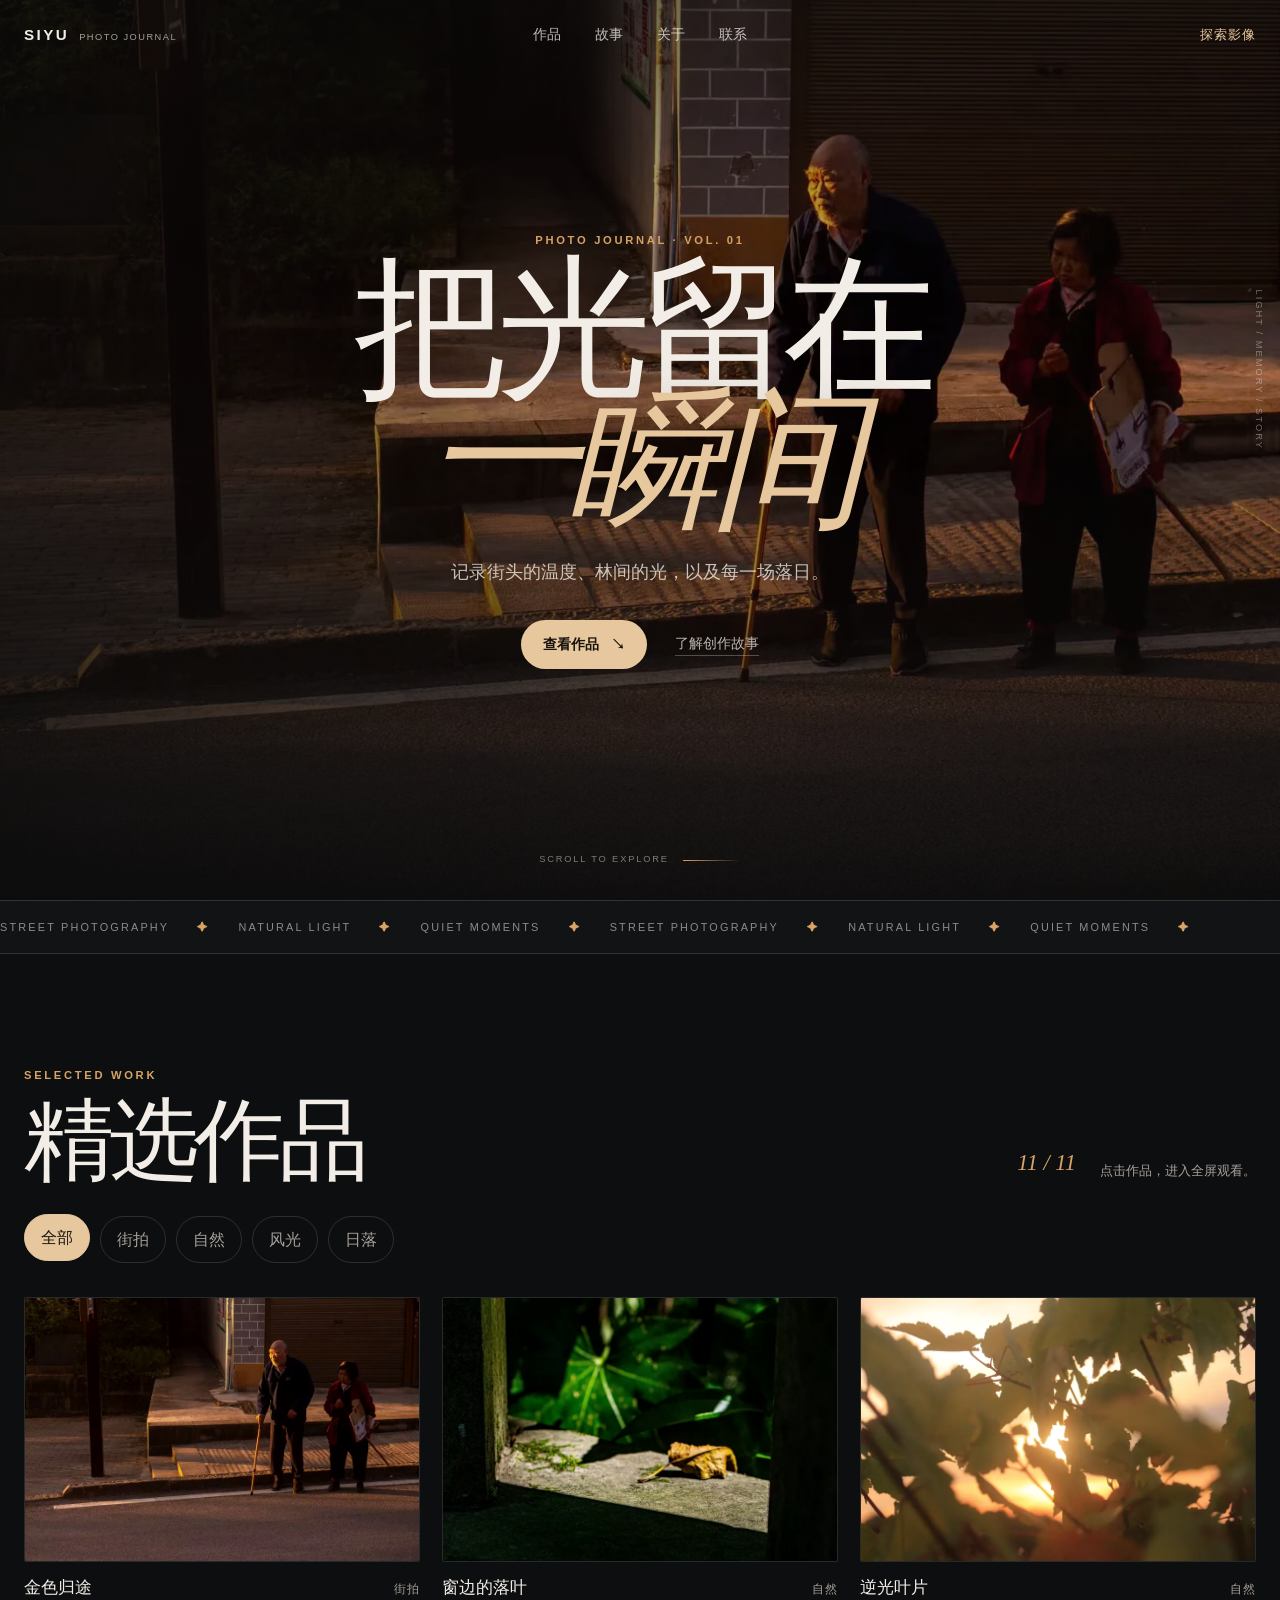
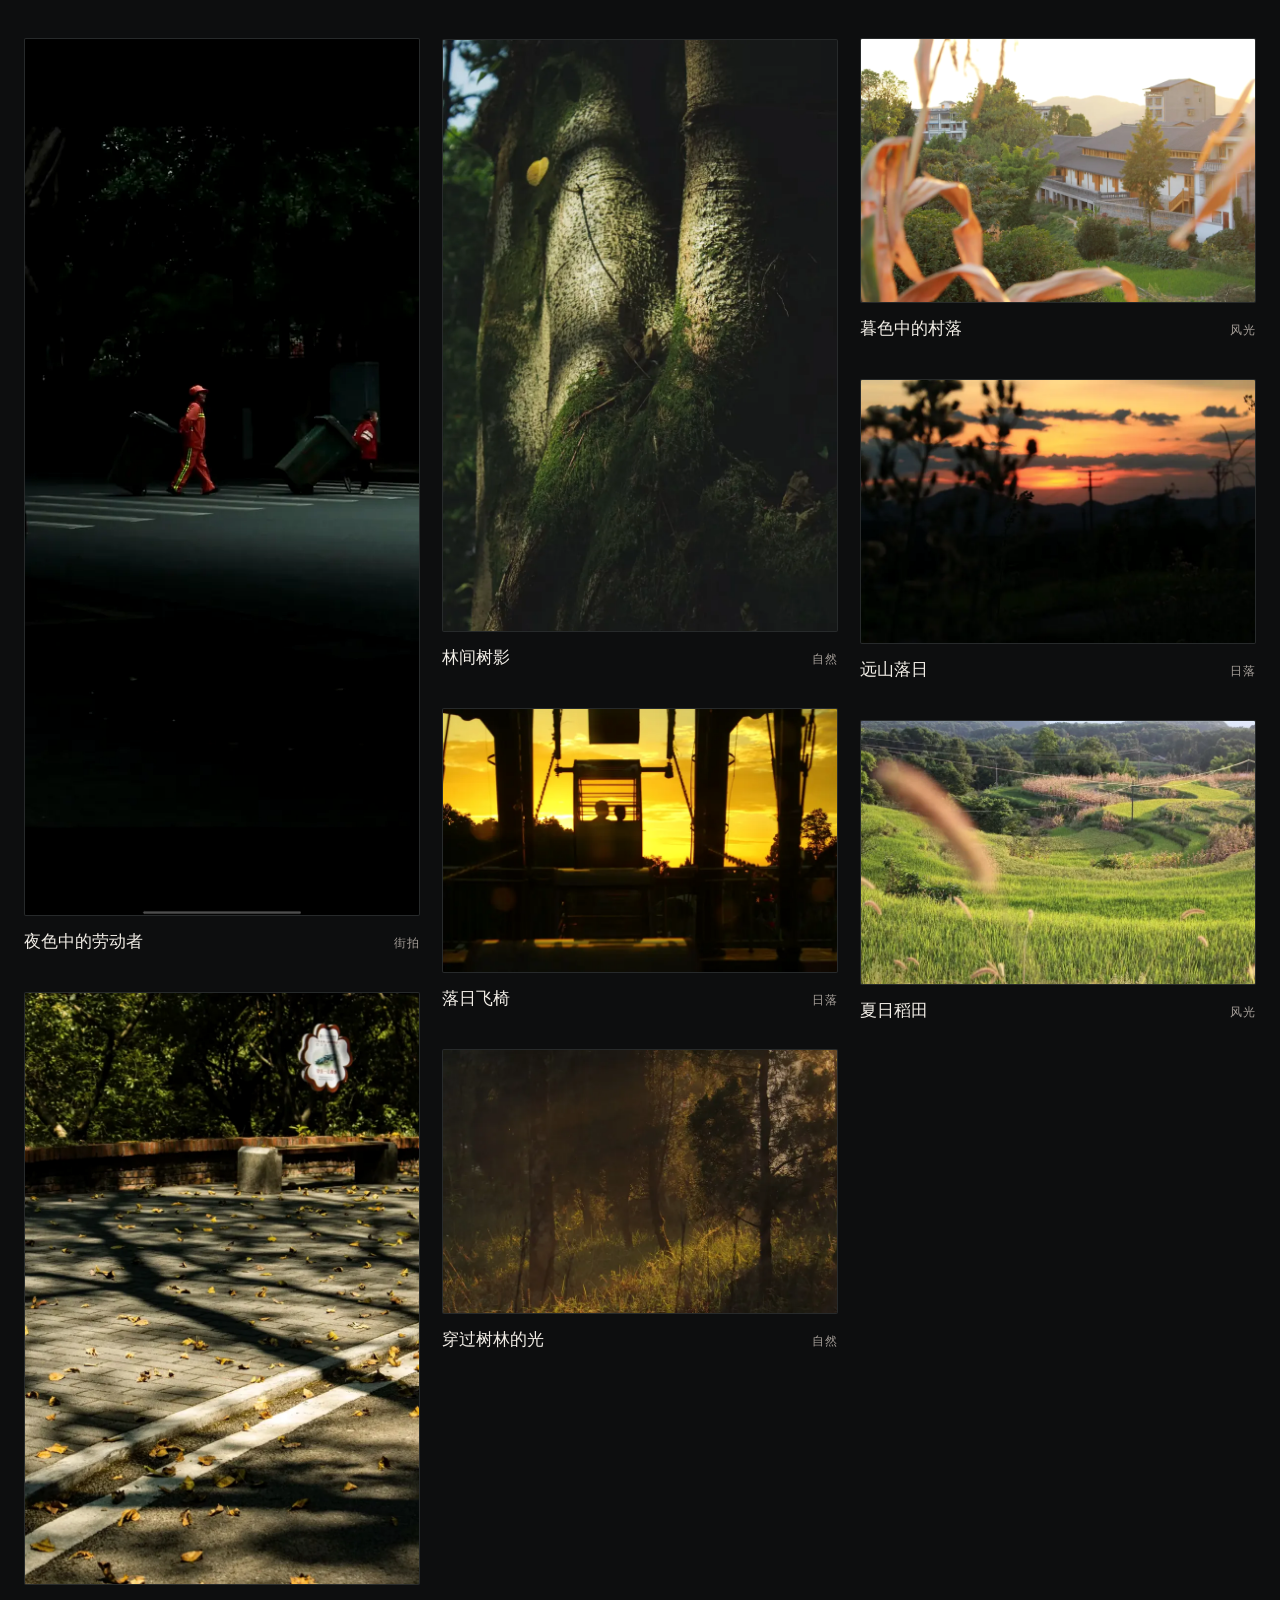
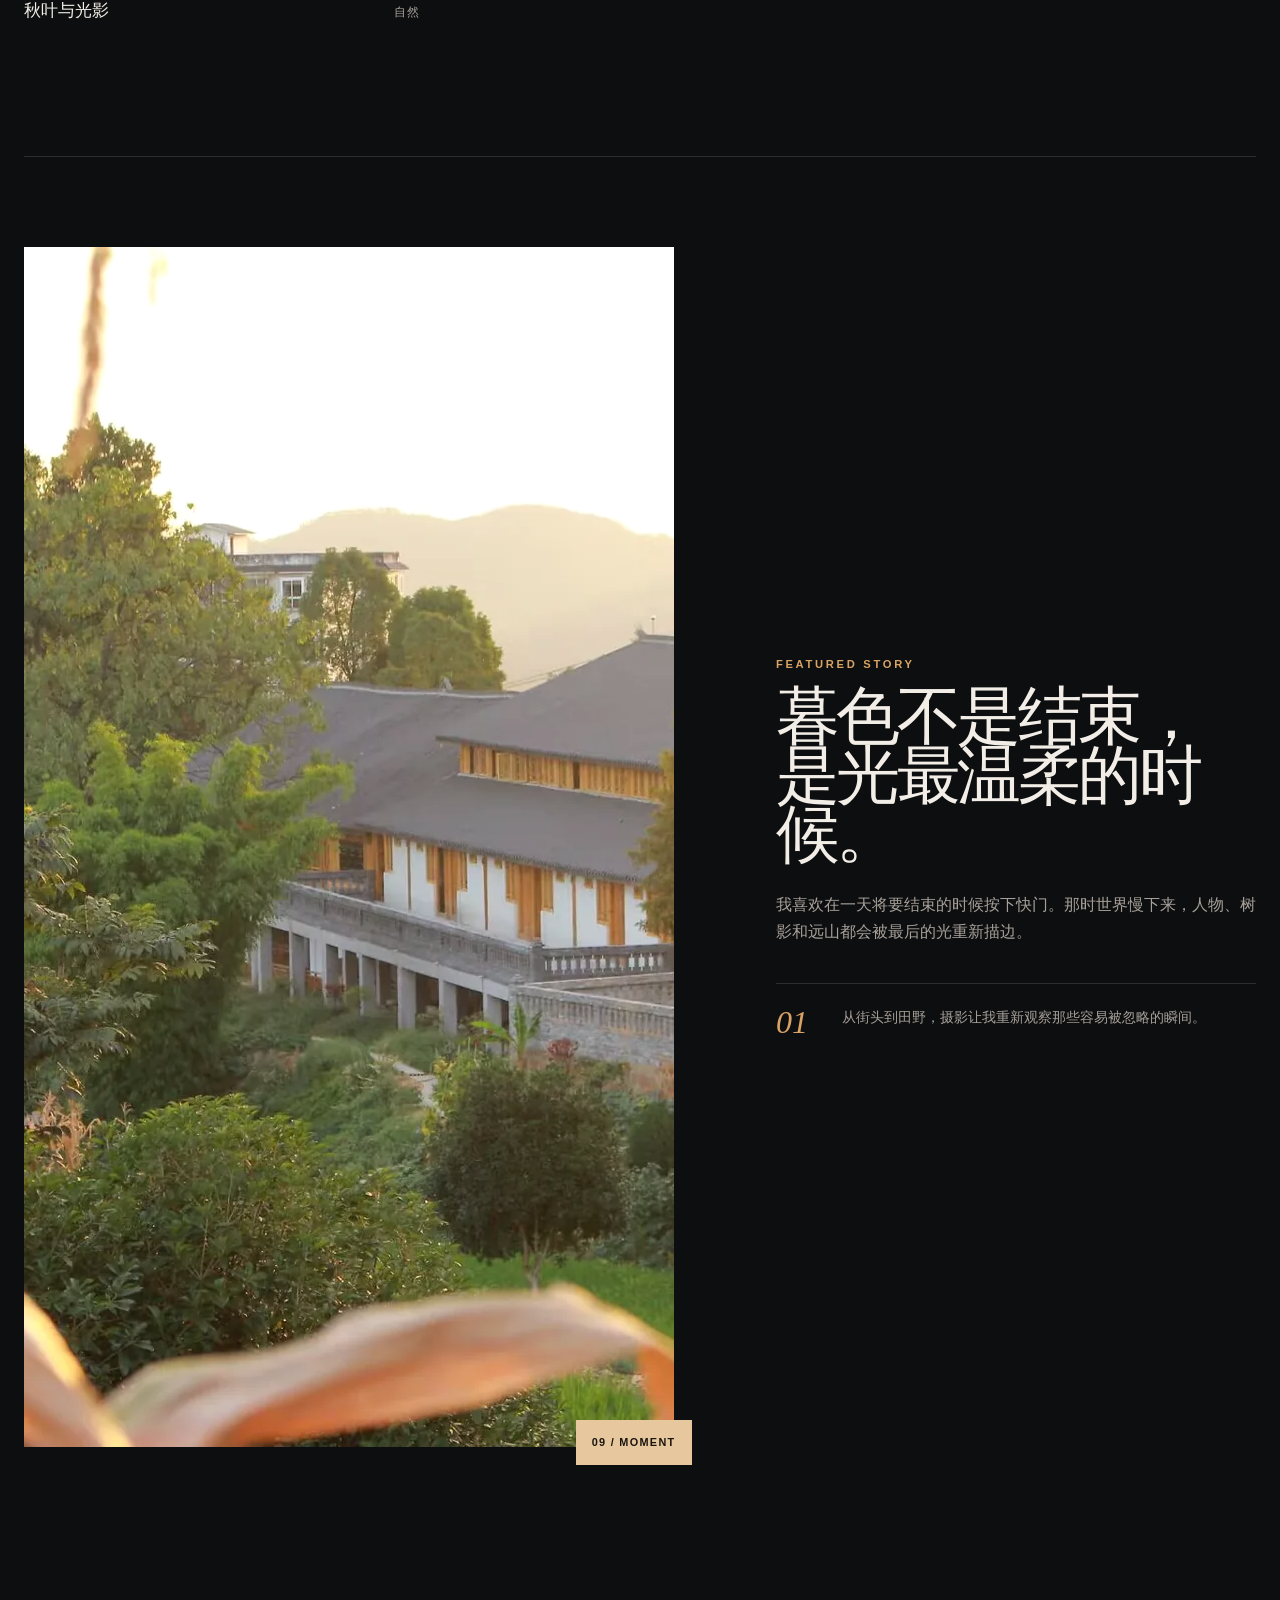
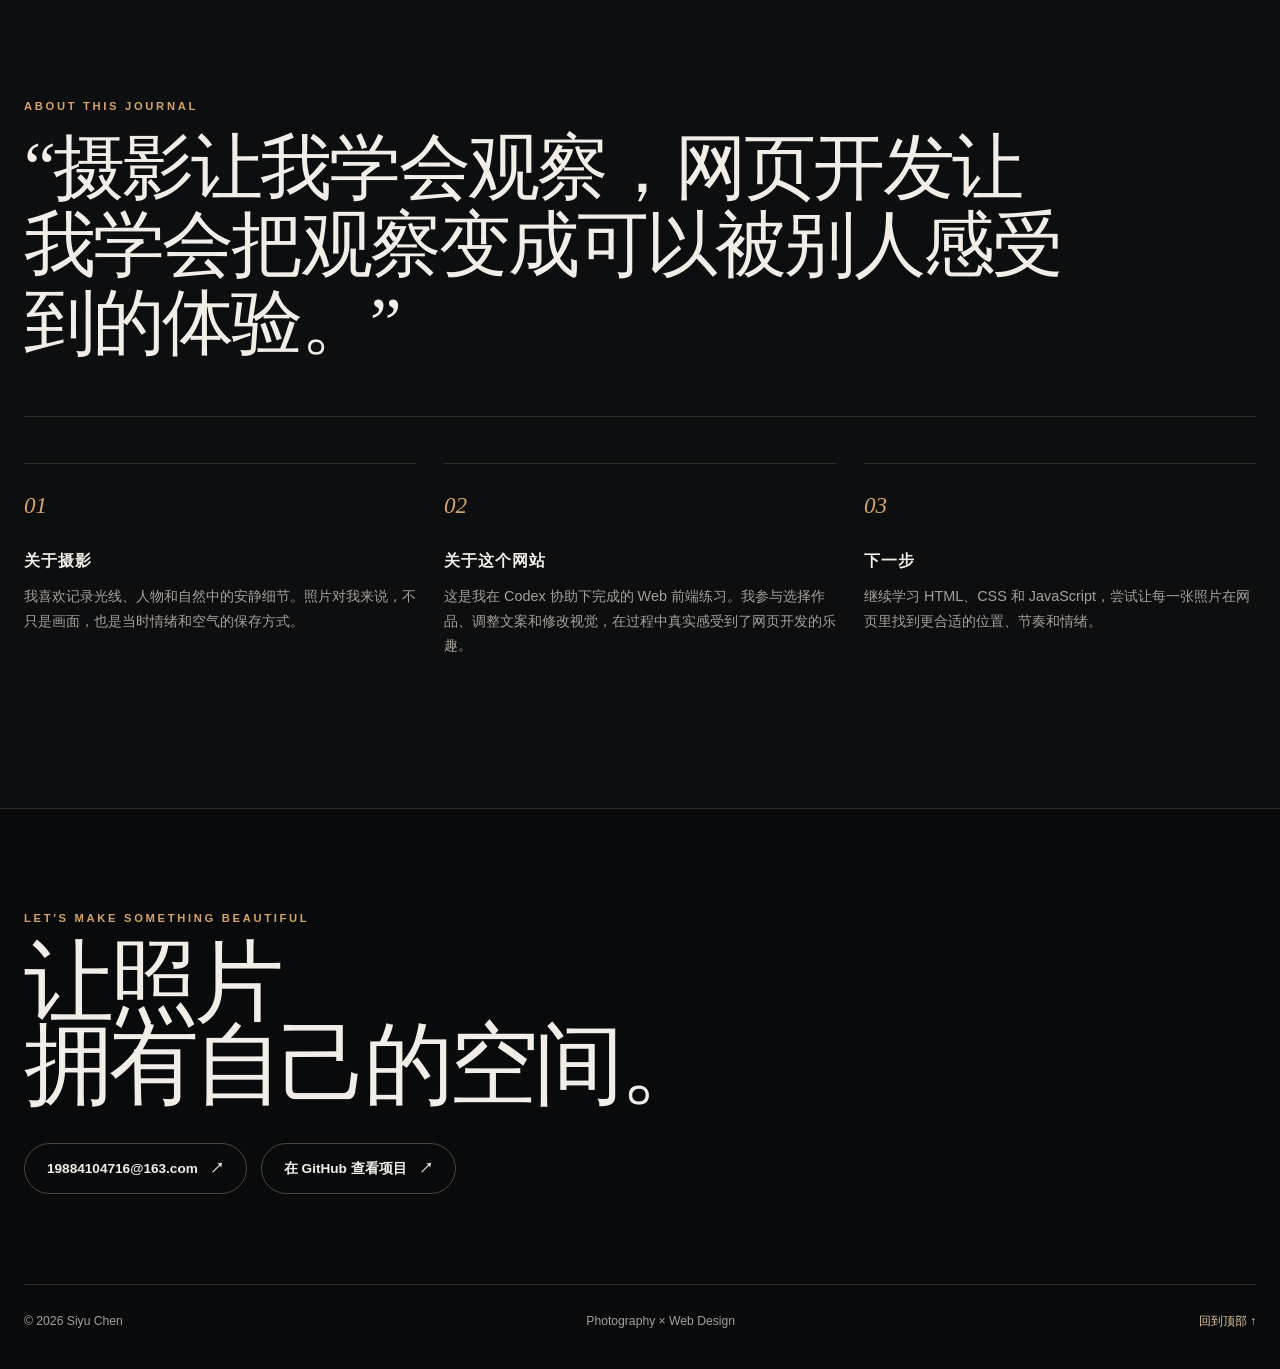
==== commit 6a02a606: "Add email contact to portfolio footer" ====
--- a/index.html
+++ b/index.html
@@ -72,7 +72,7 @@
   </main>
 
   <footer class="site-footer" id="contact">
-    <div class="footer-top"><p class="kicker">LET'S MAKE SOMETHING BEAUTIFUL</p><h2>让照片<br>拥有自己的空间。</h2><a class="footer-link" href="https://github.com/Sanyoomi" target="_blank" rel="noreferrer">在 GitHub 查看项目 <span>↗</span></a></div>
+    <div class="footer-top"><p class="kicker">LET'S MAKE SOMETHING BEAUTIFUL</p><h2>让照片<br>拥有自己的空间。</h2><div class="footer-actions"><a class="footer-link" href="mailto:19884104716@163.com">19884104716@163.com <span>↗</span></a><a class="footer-link" href="https://github.com/Sanyoomi" target="_blank" rel="noreferrer">在 GitHub 查看项目 <span>↗</span></a></div></div>
     <div class="footer-bottom"><p>© <span id="current-year"></span> Siyu Chen</p><p>Photography × Web Design</p><button class="back-to-top" id="back-to-top" type="button">回到顶部 ↑</button></div>
   </footer>
 
--- a/style.css
+++ b/style.css
@@ -143,6 +143,7 @@
 .site-footer { padding: 100px max(24px, calc((100vw - var(--max-width)) / 2)) 38px; background: #090a0b; border-top: 1px solid var(--line); }
 .footer-top { padding-bottom: 90px; border-bottom: 1px solid var(--line); }
 .footer-top h2 { max-width: 900px; margin: 0 0 36px; }
+.footer-actions { display: flex; flex-wrap: wrap; gap: 14px; }
 .footer-link { background: transparent; border: 1px solid rgba(242,238,231,0.26); color: var(--text); }
 .footer-link:hover, .footer-link:focus-visible { color: #17120c; border-color: var(--accent-soft); }
 .footer-bottom { display: flex; align-items: center; justify-content: space-between; gap: 22px; padding-top: 26px; color: var(--muted); font-size: 0.76rem; }
